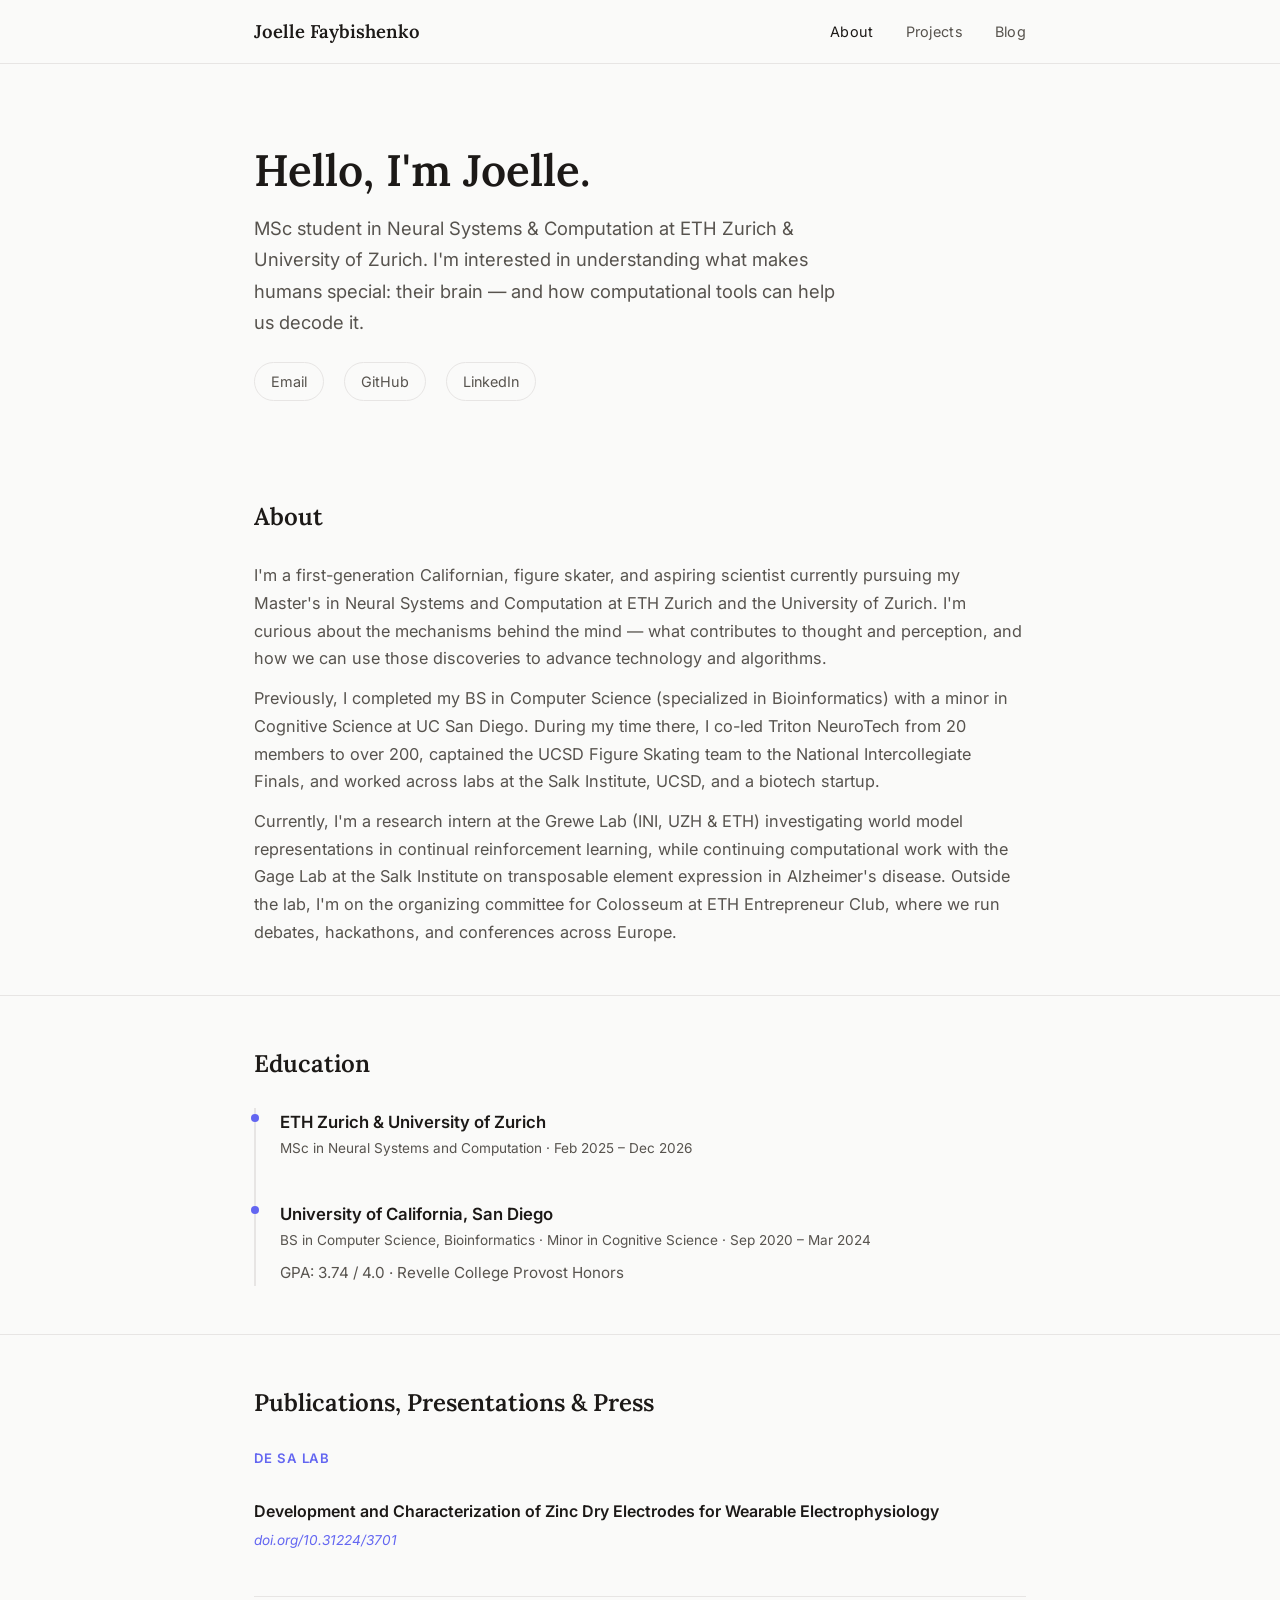
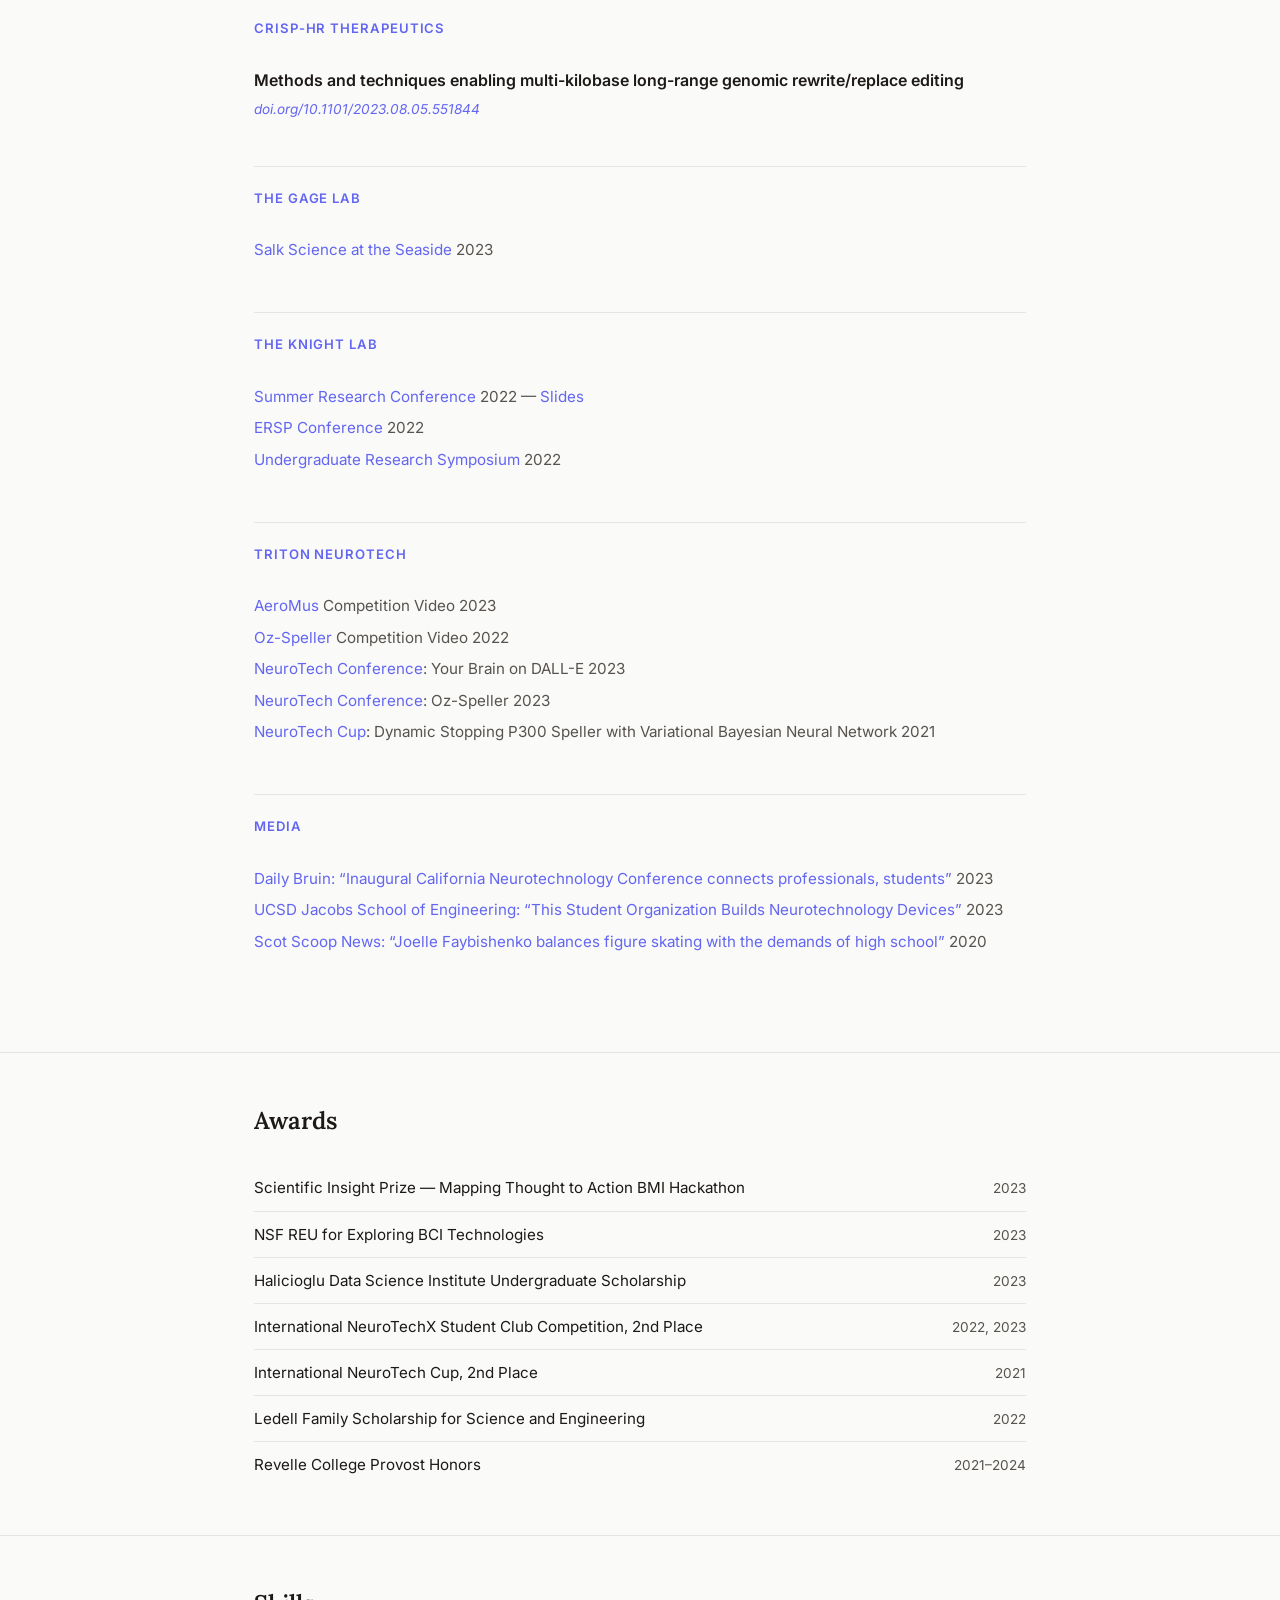
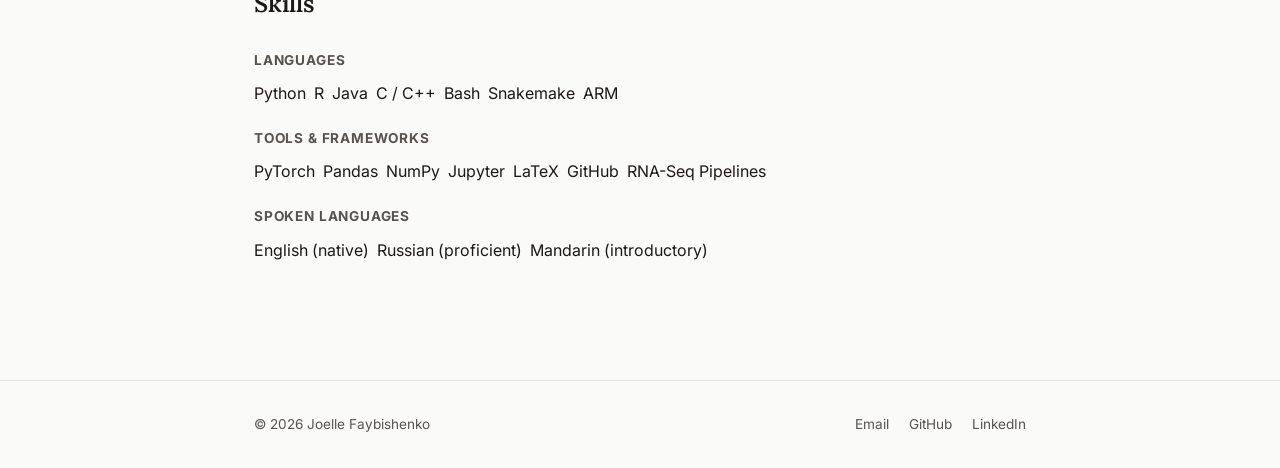
==== index.html @ 1952afbc "Initial State" ====
<!DOCTYPE html>
<html lang="en">
<head>
  <meta charset="UTF-8">
  <meta name="viewport" content="width=device-width, initial-scale=1.0">
  <title>Joelle Faybishenko</title>
  <link rel="preconnect" href="https://fonts.googleapis.com">
  <link href="https://fonts.googleapis.com/css2?family=Inter:wght@400;500;600&family=Lora:wght@500;600&display=swap" rel="stylesheet">
  <link rel="stylesheet" href="style.css">
</head>
<body>

  <!-- Navigation -->
  <nav>
    <div class="container">
      <a href="index.html" class="logo">Joelle Faybishenko</a>
      <button class="menu-toggle" aria-label="Toggle menu" onclick="document.querySelector('.nav-links').classList.toggle('open')">
        <span></span><span></span><span></span>
      </button>
      <ul class="nav-links">
        <li><a href="index.html" class="active">About</a></li>
        <li><a href="projects.html">Projects</a></li>
        <li><a href="blog.html">Blog</a></li>
      </ul>
    </div>
  </nav>

  <!-- Hero -->
  <header class="hero">
    <div class="container">
      <h1>Hello, I'm Joelle.</h1>
      <p class="subtitle">
        MSc student in Neural Systems &amp; Computation at ETH Zurich &amp; University of Zurich. I'm interested in understanding what makes humans special: their brain &mdash; and how computational tools can help us decode it.
      </p>
      <div class="links">
        <a href="mailto:joelle@faybishenko.com">Email</a>
        <a href="https://github.com/jjjoelle" target="_blank">GitHub</a>
        <a href="https://www.linkedin.com/in/joelle-faybishenko/" target="_blank">LinkedIn</a>
      </div>
    </div>
  </header>

  <!-- About -->
  <section>
    <div class="container">
      <h2 class="section-title">About</h2>
      <div class="about-content">
        <div>
          <p>
            I'm a first-generation Californian, figure skater, and aspiring scientist currently pursuing my Master's in Neural Systems and Computation at ETH Zurich and the University of Zurich. I'm curious about the mechanisms behind the mind &mdash; what contributes to thought and perception, and how we can use those discoveries to advance technology and algorithms.
          </p>
          <p>
            Previously, I completed my BS in Computer Science (specialized in Bioinformatics) with a minor in Cognitive Science at UC San Diego. During my time there, I co-led Triton NeuroTech from 20 members to over 200, captained the UCSD Figure Skating team to the National Intercollegiate Finals, and worked across labs at the Salk Institute, UCSD, and a biotech startup.
          </p>
          <p>
            Currently, I'm a research intern at the Grewe Lab (INI, UZH &amp; ETH) investigating world model representations in continual reinforcement learning, while continuing computational work with the Gage Lab at the Salk Institute on transposable element expression in Alzheimer's disease. Outside the lab, I'm on the organizing committee for Colosseum at ETH Entrepreneur Club, where we run debates, hackathons, and conferences across Europe.
          </p>
        </div>
      </div>
    </div>
  </section>

  <!-- Education -->
  <section>
    <div class="container">
      <h2 class="section-title">Education</h2>
      <div>
        <div class="timeline-item">
          <h3>ETH Zurich &amp; University of Zurich</h3>
          <div class="meta">MSc in Neural Systems and Computation &middot; Feb 2025 &ndash; Dec 2026</div>
        </div>
        <div class="timeline-item">
          <h3>University of California, San Diego</h3>
          <div class="meta">BS in Computer Science, Bioinformatics &middot; Minor in Cognitive Science &middot; Sep 2020 &ndash; Mar 2024</div>
          <p>GPA: 3.74 / 4.0 &middot; Revelle College Provost Honors</p>
        </div>
      </div>
    </div>
  </section>

  <!-- Publications, Presentations, and Press -->
  <section>
    <div class="container">
      <h2 class="section-title">Publications, Presentations &amp; Press</h2>

      <div class="pub-group">
        <h3 class="pub-group-title">de Sa Lab</h3>
        <div class="pub-item">
          <h3>Development and Characterization of Zinc Dry Electrodes for Wearable Electrophysiology</h3>
          <div class="venue"><a href="https://doi.org/10.31224/3701" target="_blank">doi.org/10.31224/3701</a></div>
        </div>
      </div>

      <div class="pub-group">
        <h3 class="pub-group-title">CRISP-HR Therapeutics</h3>
        <div class="pub-item">
          <h3>Methods and techniques enabling multi-kilobase long-range genomic rewrite/replace editing</h3>
          <div class="venue"><a href="https://doi.org/10.1101/2023.08.05.551844" target="_blank">doi.org/10.1101/2023.08.05.551844</a></div>
        </div>
      </div>

      <div class="pub-group">
        <h3 class="pub-group-title">The Gage Lab</h3>
        <div class="pub-item">
          <p><a href="https://drive.google.com/file/d/1ugUUU8Ys9o_zDSRiIHvYfCGNNv585rNa/view" target="_blank">Salk Science at the Seaside</a> 2023</p>
        </div>
      </div>

      <div class="pub-group">
        <h3 class="pub-group-title">The Knight Lab</h3>
        <div class="pub-item">
          <p><a href="https://ugresearch.ucsd.edu/_images/src/SRC-2022-Program-8.22.pdf" target="_blank">Summer Research Conference</a> 2022 &mdash; <a href="https://docs.google.com/presentation/d/e/2PACX-1vSkQVyBYk1EWl2qkuOKyVOeFqtWFFBka5YwWsx-9R46j_yc_w7-POHjF6zLzgVSX5TSuC_ODYcyBvZW/pub?start=false&loop=false&delayms=3000" target="_blank">Slides</a></p>
          <p><a href="https://ersp.eng.ucsd.edu/about/2022-ersp-national-conference-virtual" target="_blank">ERSP Conference</a> 2022</p>
          <p><a href="https://ersp.eng.ucsd.edu/projects/2021-2022-projects" target="_blank">Undergraduate Research Symposium</a> 2022</p>
        </div>
      </div>

      <div class="pub-group">
        <h3 class="pub-group-title">Triton NeuroTech</h3>
        <div class="pub-item">
          <p><a href="https://youtu.be/JHjZnrZFi4o" target="_blank">AeroMus</a> Competition Video 2023</p>
          <p><a href="https://youtu.be/lCYkRotGZEc" target="_blank">Oz-Speller</a> Competition Video 2022</p>
          <p><a href="https://neurotechconference.webflow.io/registration" target="_blank">NeuroTech Conference</a>: Your Brain on DALL-E 2023</p>
          <p><a href="https://neurotechconference.webflow.io/registration" target="_blank">NeuroTech Conference</a>: Oz-Speller 2023</p>
          <p><a href="https://www.youtube.com/watch?v=fzoK8pUTy5g" target="_blank">NeuroTech Cup</a>: Dynamic Stopping P300 Speller with Variational Bayesian Neural Network 2021</p>
        </div>
      </div>

      <div class="pub-group">
        <h3 class="pub-group-title">Media</h3>
        <div class="pub-item">
          <p><a href="https://dailybruin.com/2023/05/08/inaugural-california-neurotechnology-conference-connects-professionals-students" target="_blank">Daily Bruin: &ldquo;Inaugural California Neurotechnology Conference connects professionals, students&rdquo;</a> 2023</p>
          <p><a href="https://jacobsschool.ucsd.edu/news/release/3601" target="_blank">UCSD Jacobs School of Engineering: &ldquo;This Student Organization Builds Neurotechnology Devices&rdquo;</a> 2023</p>
          <p><a href="https://scotscoop.com/joelle-faybishenko-skates-her-way-through-high-school/" target="_blank">Scot Scoop News: &ldquo;Joelle Faybishenko balances figure skating with the demands of high school&rdquo;</a> 2020</p>
        </div>
      </div>

    </div>
  </section>

  <!-- Selected Awards -->
  <section>
    <div class="container">
      <h2 class="section-title">Awards</h2>
      <ul class="awards-list">
        <li><span>Scientific Insight Prize &mdash; Mapping Thought to Action BMI Hackathon</span><span class="year">2023</span></li>
        <li><span>NSF REU for Exploring BCI Technologies</span><span class="year">2023</span></li>
        <li><span>Halicioglu Data Science Institute Undergraduate Scholarship</span><span class="year">2023</span></li>
        <li><span>International NeuroTechX Student Club Competition, 2nd Place</span><span class="year">2022, 2023</span></li>
        <li><span>International NeuroTech Cup, 2nd Place</span><span class="year">2021</span></li>
        <li><span>Ledell Family Scholarship for Science and Engineering</span><span class="year">2022</span></li>
        <li><span>Revelle College Provost Honors</span><span class="year">2021&ndash;2024</span></li>
      </ul>
    </div>
  </section>

  <!-- Skills -->
  <section>
    <div class="container">
      <h2 class="section-title">Skills</h2>
      <div class="skills-group">
        <h3>Languages</h3>
        <div class="tags">
          <span class="tag">Python</span>
          <span class="tag">R</span>
          <span class="tag">Java</span>
          <span class="tag">C / C++</span>
          <span class="tag">Bash</span>
          <span class="tag">Snakemake</span>
          <span class="tag">ARM</span>
        </div>
      </div>
      <div class="skills-group">
        <h3>Tools &amp; Frameworks</h3>
        <div class="tags">
          <span class="tag">PyTorch</span>
          <span class="tag">Pandas</span>
          <span class="tag">NumPy</span>
          <span class="tag">Jupyter</span>
          <span class="tag">LaTeX</span>
          <span class="tag">GitHub</span>
          <span class="tag">RNA-Seq Pipelines</span>
        </div>
      </div>
      <div class="skills-group">
        <h3>Spoken Languages</h3>
        <div class="tags">
          <span class="tag">English (native)</span>
          <span class="tag">Russian (proficient)</span>
          <span class="tag">Mandarin (introductory)</span>
        </div>
      </div>
    </div>
  </section>

  <!-- Footer -->
  <footer>
    <div class="container">
      <span>&copy; 2026 Joelle Faybishenko</span>
      <ul class="footer-links">
        <li><a href="mailto:joelle@faybishenko.com">Email</a></li>
        <li><a href="https://github.com/jjjoelle" target="_blank">GitHub</a></li>
        <li><a href="https://www.linkedin.com/in/joelle-faybishenko/" target="_blank">LinkedIn</a></li>
      </ul>
    </div>
  </footer>

</body>
</html>
---- style.css ----
/* ===== Reset & Base ===== */
*, *::before, *::after {
  margin: 0;
  padding: 0;
  box-sizing: border-box;
}

:root {
  --color-bg: #fafaf9;
  --color-text: #1c1917;
  --color-text-secondary: #57534e;
  --color-accent: #6366f1;
  --color-accent-light: #e0e7ff;
  --color-border: #e7e5e4;
  --color-card-bg: #ffffff;
  --color-tag-bg: #f5f5f4;
  --font-sans: 'Inter', -apple-system, BlinkMacSystemFont, 'Segoe UI', sans-serif;
  --font-serif: 'Lora', Georgia, 'Times New Roman', serif;
  --max-width: 820px;
  --transition: 0.2s ease;
}

html {
  font-size: 16px;
  scroll-behavior: smooth;
}

body {
  font-family: var(--font-sans);
  color: var(--color-text);
  background-color: var(--color-bg);
  line-height: 1.7;
  -webkit-font-smoothing: antialiased;
}

a {
  color: var(--color-accent);
  text-decoration: none;
  transition: opacity var(--transition);
}

a:hover {
  opacity: 0.75;
}

img {
  max-width: 100%;
  display: block;
}

/* ===== Layout ===== */
.container {
  max-width: var(--max-width);
  margin: 0 auto;
  padding: 0 1.5rem;
}

/* ===== Navigation ===== */
nav {
  position: sticky;
  top: 0;
  background: rgba(250, 250, 249, 0.92);
  backdrop-filter: blur(12px);
  -webkit-backdrop-filter: blur(12px);
  border-bottom: 1px solid var(--color-border);
  z-index: 100;
  padding: 1rem 0;
}

nav .container {
  display: flex;
  justify-content: space-between;
  align-items: center;
}

nav .logo {
  font-family: var(--font-serif);
  font-size: 1.15rem;
  font-weight: 600;
  color: var(--color-text);
}

nav .nav-links {
  display: flex;
  gap: 2rem;
  list-style: none;
}

nav .nav-links a {
  color: var(--color-text-secondary);
  font-size: 0.9rem;
  letter-spacing: 0.02em;
  transition: color var(--transition);
}

nav .nav-links a:hover,
nav .nav-links a.active {
  color: var(--color-text);
}

.menu-toggle {
  display: none;
  background: none;
  border: none;
  cursor: pointer;
  padding: 0.25rem;
}

.menu-toggle span {
  display: block;
  width: 22px;
  height: 2px;
  background: var(--color-text);
  margin: 5px 0;
  transition: var(--transition);
}

/* ===== Hero / Page Header ===== */
.hero {
  padding: 5rem 0 3rem;
}

.hero h1 {
  font-family: var(--font-serif);
  font-size: 2.75rem;
  font-weight: 600;
  line-height: 1.2;
  margin-bottom: 1rem;
}

.hero .subtitle {
  font-size: 1.15rem;
  color: var(--color-text-secondary);
  max-width: 600px;
  line-height: 1.7;
}

.hero .links {
  margin-top: 1.5rem;
  display: flex;
  gap: 1.25rem;
  flex-wrap: wrap;
}

.hero .links a {
  font-size: 0.9rem;
  color: var(--color-text-secondary);
  border: 1px solid var(--color-border);
  padding: 0.4rem 1rem;
  border-radius: 100px;
  transition: all var(--transition);
}

.hero .links a:hover {
  border-color: var(--color-accent);
  color: var(--color-accent);
  opacity: 1;
}

/* ===== Sections ===== */
section {
  padding: 3rem 0;
}

section + section {
  border-top: 1px solid var(--color-border);
}

.section-title {
  font-family: var(--font-serif);
  font-size: 1.5rem;
  font-weight: 600;
  margin-bottom: 1.5rem;
}

/* ===== About (Home page) ===== */
.about-content {
  display: grid;
  grid-template-columns: 1fr;
  gap: 2rem;
}

.about-content p {
  color: var(--color-text-secondary);
  font-size: 1.02rem;
}

.about-content p + p {
  margin-top: 0.75rem;
}

/* ===== Publication Groups ===== */
.pub-group {
  margin-bottom: 1.5rem;
}

.pub-group + .pub-group {
  padding-top: 1.25rem;
  border-top: 1px solid var(--color-border);
}

.pub-group-title {
  font-size: 0.82rem;
  text-transform: uppercase;
  letter-spacing: 0.07em;
  color: var(--color-accent);
  font-weight: 600;
  margin-bottom: 0.5rem;
}

.pub-group .pub-item p {
  color: var(--color-text-secondary);
  font-size: 0.95rem;
  margin-bottom: 0.35rem;
}

/* ===== Cards (Projects, Blog) ===== */
.card-grid {
  display: grid;
  grid-template-columns: 1fr;
  gap: 1.5rem;
}

.card {
  background: var(--color-card-bg);
  border: 1px solid var(--color-border);
  border-radius: 12px;
  padding: 1.75rem;
  transition: box-shadow var(--transition), transform var(--transition);
}

.card:hover {
  box-shadow: 0 4px 20px rgba(0, 0, 0, 0.04);
  transform: translateY(-2px);
}

.card .card-label {
  font-size: 0.78rem;
  text-transform: uppercase;
  letter-spacing: 0.08em;
  color: var(--color-accent);
  font-weight: 600;
  margin-bottom: 0.5rem;
}

.card h3 {
  font-size: 1.15rem;
  font-weight: 600;
  margin-bottom: 0.5rem;
}

.card p {
  color: var(--color-text-secondary);
  font-size: 0.95rem;
  line-height: 1.65;
}

.card .tags {
  margin-top: 1rem;
  display: flex;
  flex-wrap: wrap;
  gap: 0.5rem;
}

.card .tag {
  font-size: 0.78rem;
  background: var(--color-tag-bg);
  color: var(--color-text-secondary);
  padding: 0.25rem 0.7rem;
  border-radius: 100px;
}

/* ===== Timeline (Experience) ===== */
.timeline-item {
  position: relative;
  padding-left: 1.5rem;
  padding-bottom: 2rem;
  border-left: 2px solid var(--color-border);
}

.timeline-item:last-child {
  padding-bottom: 0;
}

.timeline-item::before {
  content: '';
  position: absolute;
  left: -5px;
  top: 6px;
  width: 8px;
  height: 8px;
  border-radius: 50%;
  background: var(--color-accent);
}

.timeline-item h3 {
  font-size: 1.05rem;
  font-weight: 600;
}

.timeline-item .meta {
  font-size: 0.85rem;
  color: var(--color-text-secondary);
  margin-bottom: 0.5rem;
}

.timeline-item p {
  color: var(--color-text-secondary);
  font-size: 0.95rem;
}

/* ===== Publications ===== */
.pub-item {
  padding: 1.25rem 0;
}

.pub-item + .pub-item {
  border-top: 1px solid var(--color-border);
}

.pub-item h3 {
  font-size: 1rem;
  font-weight: 600;
  margin-bottom: 0.25rem;
}

.pub-item .authors {
  font-size: 0.88rem;
  color: var(--color-text-secondary);
}

.pub-item .venue {
  font-size: 0.85rem;
  color: var(--color-text-secondary);
  font-style: italic;
  margin-top: 0.15rem;
}

/* ===== Skills / Tags list ===== */
.skills-group {
  margin-bottom: 1.25rem;
}

.skills-group h3 {
  font-size: 0.85rem;
  text-transform: uppercase;
  letter-spacing: 0.06em;
  color: var(--color-text-secondary);
  margin-bottom: 0.5rem;
}

.skills-group .tags {
  display: flex;
  flex-wrap: wrap;
  gap: 0.5rem;
}

/* ===== Blog ===== */
.blog-post-preview {
  padding: 1.5rem 0;
}

.blog-post-preview + .blog-post-preview {
  border-top: 1px solid var(--color-border);
}

.blog-post-preview .date {
  font-size: 0.82rem;
  color: var(--color-text-secondary);
}

.blog-post-preview h3 {
  font-size: 1.15rem;
  font-weight: 600;
  margin: 0.25rem 0 0.5rem;
}

.blog-post-preview h3 a {
  color: var(--color-text);
}

.blog-post-preview h3 a:hover {
  color: var(--color-accent);
  opacity: 1;
}

.blog-post-preview p {
  color: var(--color-text-secondary);
  font-size: 0.95rem;
}

.empty-state {
  text-align: center;
  padding: 4rem 1rem;
  color: var(--color-text-secondary);
}

.empty-state p {
  font-size: 1.05rem;
  margin-bottom: 0.5rem;
}

.empty-state .small {
  font-size: 0.88rem;
}

/* ===== Awards ===== */
.awards-list {
  list-style: none;
}

.awards-list li {
  padding: 0.6rem 0;
  display: flex;
  justify-content: space-between;
  align-items: baseline;
  gap: 1rem;
  font-size: 0.95rem;
}

.awards-list li + li {
  border-top: 1px solid var(--color-border);
}

.awards-list .year {
  color: var(--color-text-secondary);
  font-size: 0.85rem;
  white-space: nowrap;
}

/* ===== Footer ===== */
footer {
  border-top: 1px solid var(--color-border);
  padding: 2rem 0;
  margin-top: 3rem;
}

footer .container {
  display: flex;
  justify-content: space-between;
  align-items: center;
  font-size: 0.85rem;
  color: var(--color-text-secondary);
}

footer .footer-links {
  display: flex;
  gap: 1.25rem;
  list-style: none;
}

footer .footer-links a {
  color: var(--color-text-secondary);
}

/* ===== Responsive ===== */
@media (max-width: 640px) {
  .hero h1 {
    font-size: 2rem;
  }

  .hero {
    padding: 3rem 0 2rem;
  }

  .menu-toggle {
    display: block;
  }

  nav .nav-links {
    display: none;
    position: absolute;
    top: 100%;
    left: 0;
    right: 0;
    background: var(--color-bg);
    border-bottom: 1px solid var(--color-border);
    flex-direction: column;
    padding: 1rem 1.5rem;
    gap: 1rem;
  }

  nav .nav-links.open {
    display: flex;
  }

  footer .container {
    flex-direction: column;
    gap: 1rem;
    text-align: center;
  }

  .awards-list li {
    flex-direction: column;
    gap: 0.15rem;
  }
}
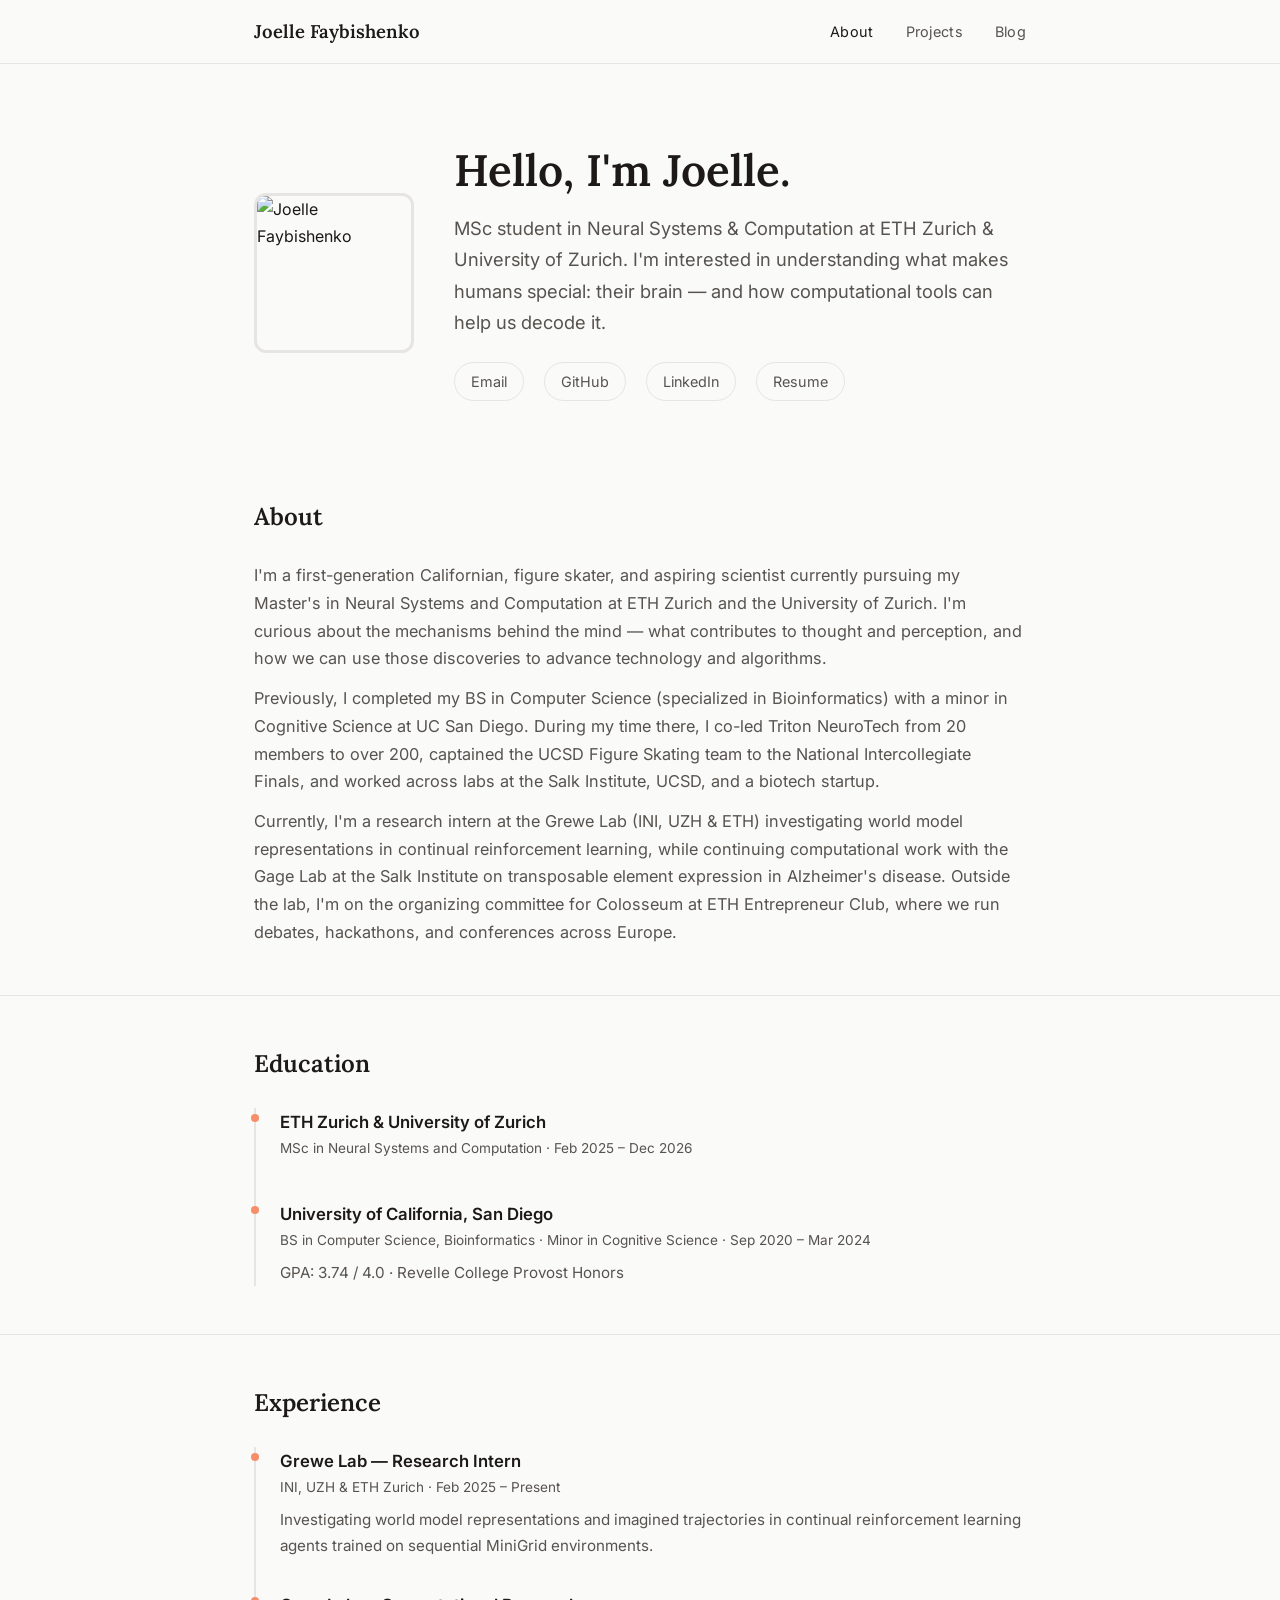
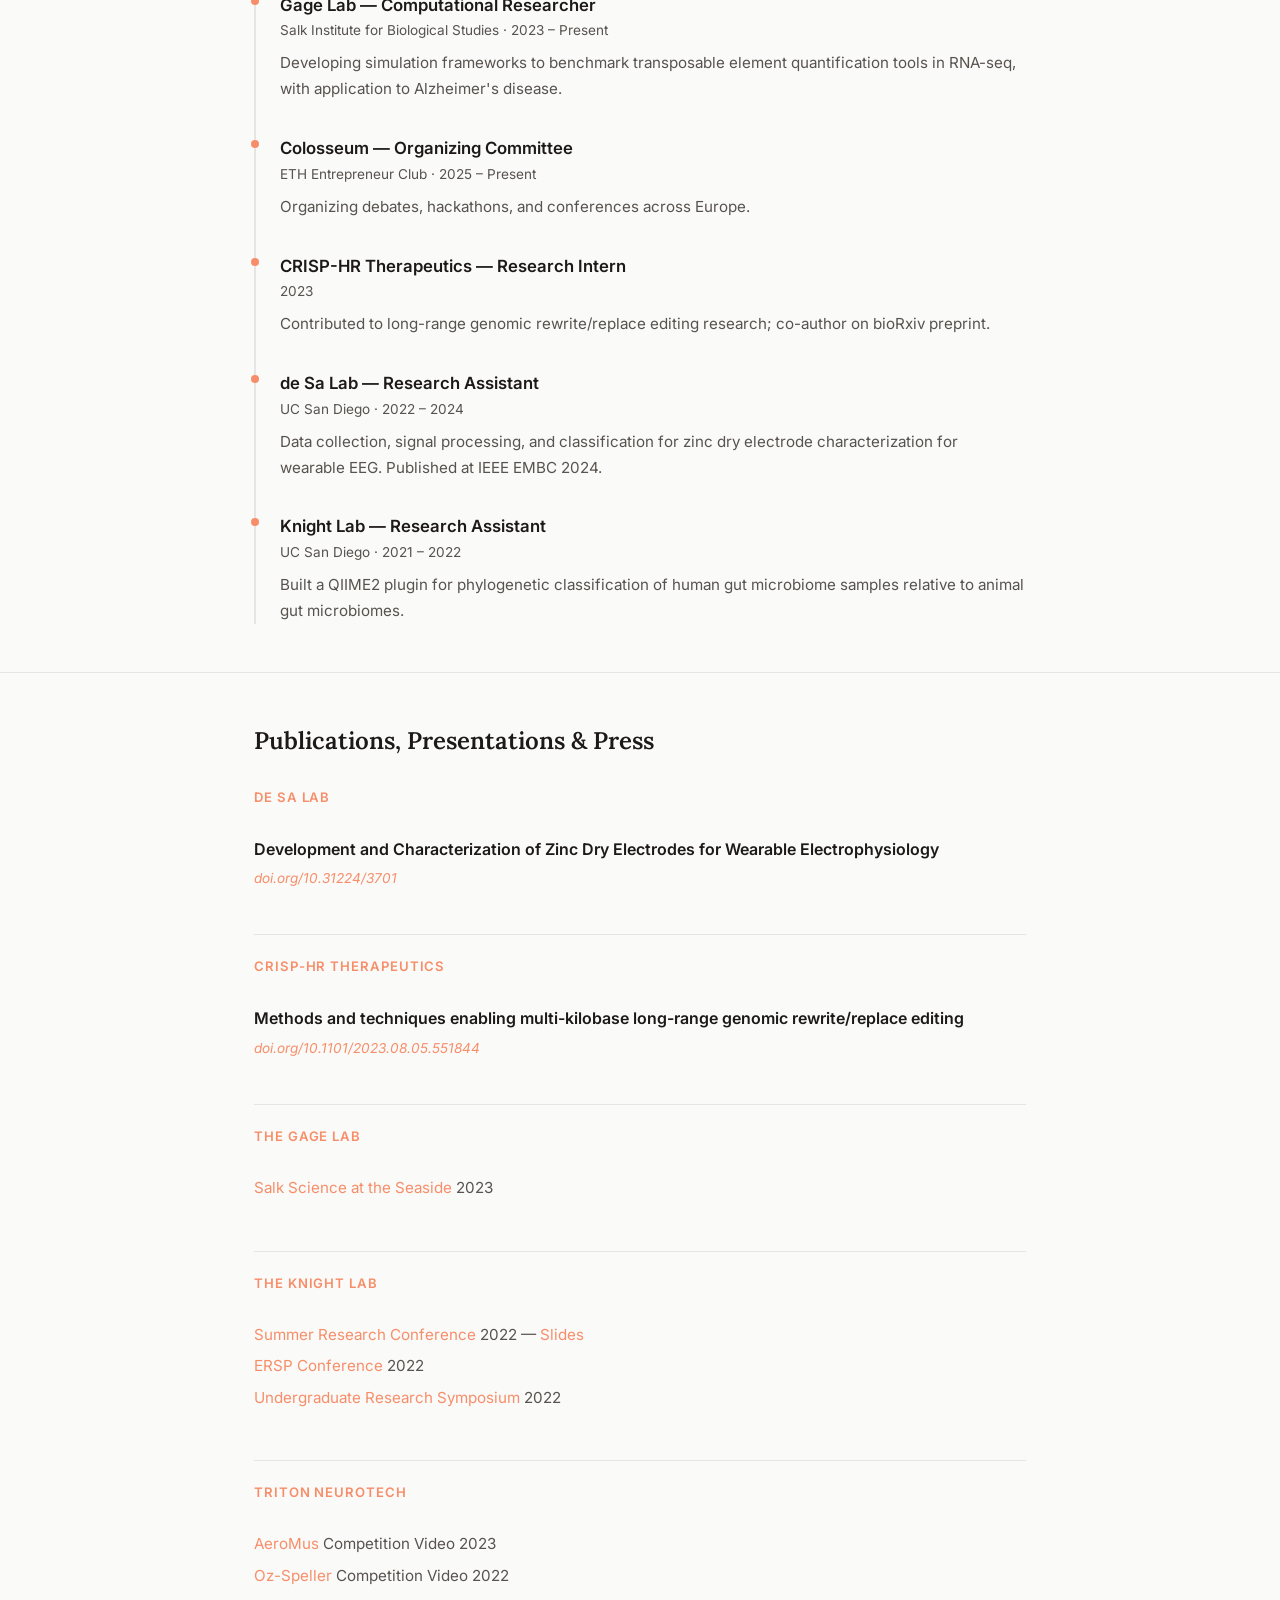
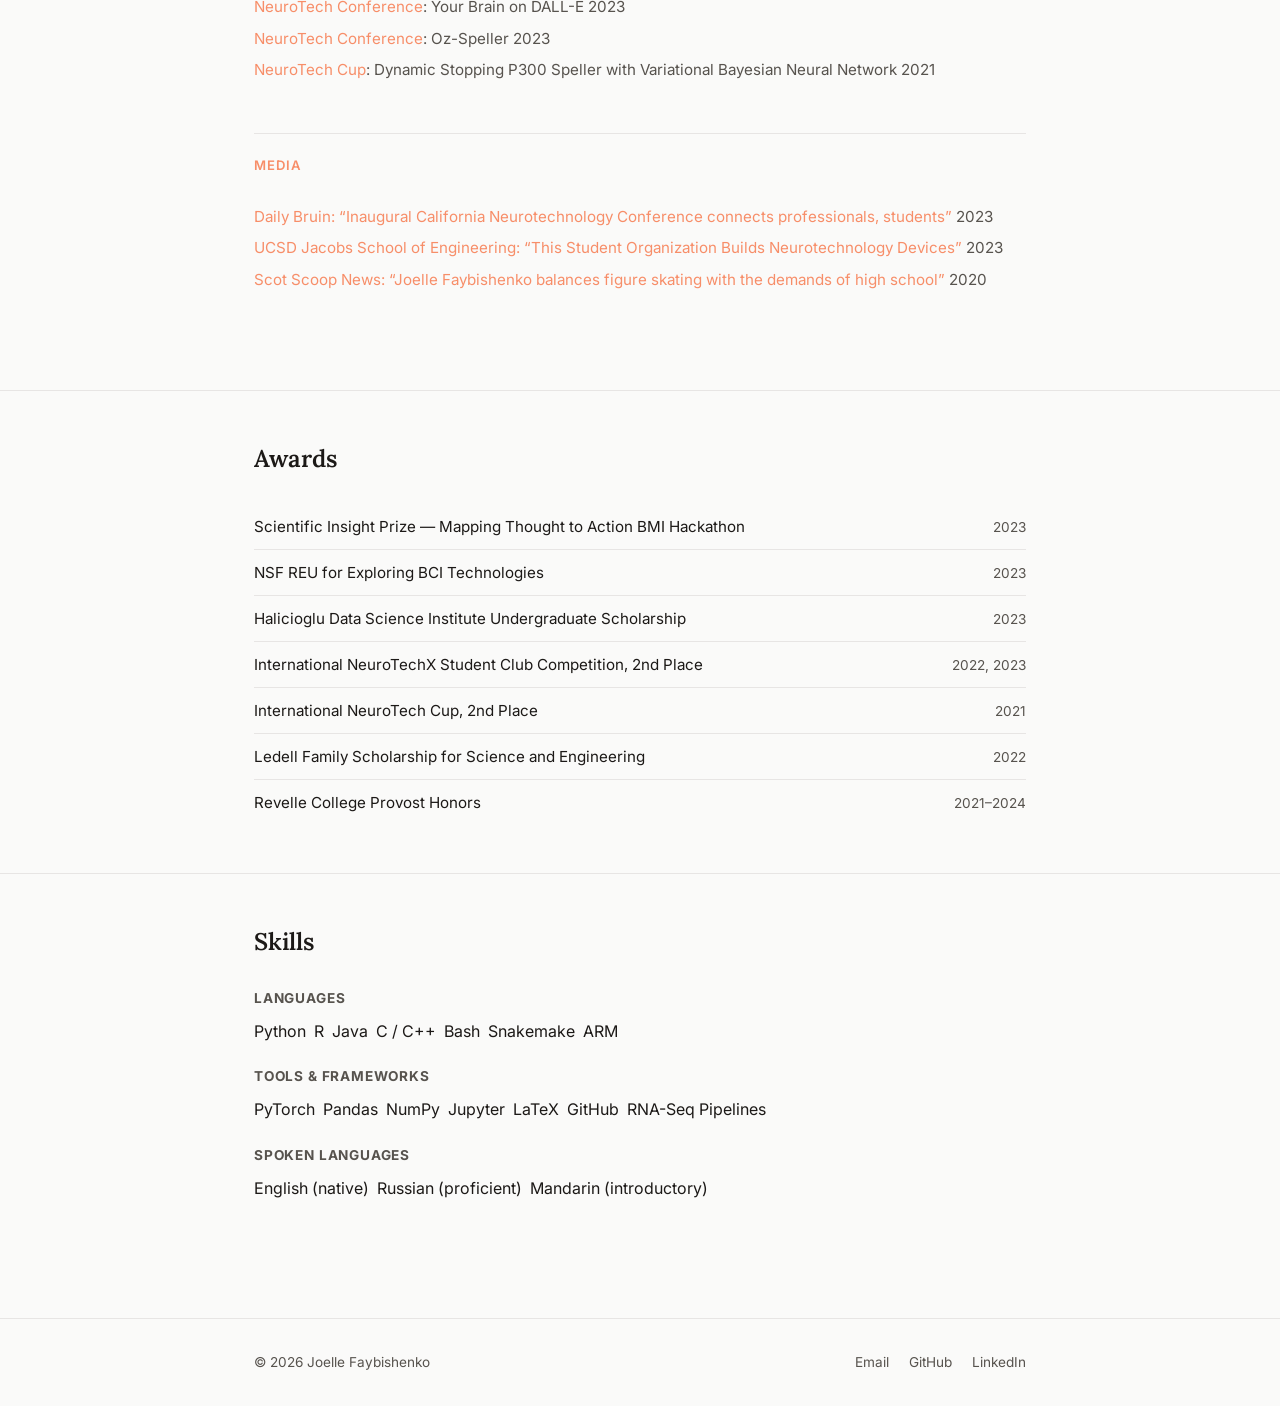
==== commit 27be7883: "Add hero photo slot with rounded rectangle styling Co-Authored-By: Claude Sonnet 4.6 <noreply@anthro" ====
--- a/index.html
+++ b/index.html
@@ -4,6 +4,11 @@
   <meta charset="UTF-8">
   <meta name="viewport" content="width=device-width, initial-scale=1.0">
   <title>Joelle Faybishenko</title>
+  <meta name="description" content="Joelle Faybishenko — MSc student in Neural Systems &amp; Computation at ETH Zurich &amp; University of Zurich. Researcher in computational neuroscience, brain-computer interfaces, and bioinformatics.">
+  <meta property="og:title" content="Joelle Faybishenko">
+  <meta property="og:description" content="MSc student in Neural Systems &amp; Computation at ETH Zurich &amp; University of Zurich. Interested in understanding the brain through computational tools.">
+  <meta property="og:type" content="website">
+  <link rel="icon" href="favicon.svg" type="image/svg+xml">
   <link rel="preconnect" href="https://fonts.googleapis.com">
   <link href="https://fonts.googleapis.com/css2?family=Inter:wght@400;500;600&family=Lora:wght@500;600&display=swap" rel="stylesheet">
   <link rel="stylesheet" href="style.css">
@@ -18,16 +23,19 @@
         <span></span><span></span><span></span>
       </button>
       <ul class="nav-links">
-        <li><a href="index.html" class="active">About</a></li>
-        <li><a href="projects.html">Projects</a></li>
-        <li><a href="blog.html">Blog</a></li>
+        <li><a href="index.html" class="active" onclick="document.querySelector('.nav-links').classList.remove('open')">About</a></li>
+        <li><a href="projects.html" onclick="document.querySelector('.nav-links').classList.remove('open')">Projects</a></li>
+        <li><a href="blog.html" onclick="document.querySelector('.nav-links').classList.remove('open')">Blog</a></li>
       </ul>
     </div>
   </nav>
 
   <!-- Hero -->
   <header class="hero">
-    <div class="container">
+    <div class="container hero-inner">
+      <!-- Replace src with your photo filename, e.g. photo.jpg -->
+      <img src="photo.jpg" alt="Joelle Faybishenko" class="hero-photo">
+      <div>
       <h1>Hello, I'm Joelle.</h1>
       <p class="subtitle">
         MSc student in Neural Systems &amp; Computation at ETH Zurich &amp; University of Zurich. I'm interested in understanding what makes humans special: their brain &mdash; and how computational tools can help us decode it.
@@ -36,6 +44,8 @@
         <a href="mailto:joelle@faybishenko.com">Email</a>
         <a href="https://github.com/jjjoelle" target="_blank">GitHub</a>
         <a href="https://www.linkedin.com/in/joelle-faybishenko/" target="_blank">LinkedIn</a>
+        <a href="Joelle Faybishenko.pdf" target="_blank">Resume</a>
+      </div>
       </div>
     </div>
   </header>
@@ -78,6 +88,45 @@
     </div>
   </section>
 
+  <!-- Experience -->
+  <section>
+    <div class="container">
+      <h2 class="section-title">Experience</h2>
+      <div>
+        <div class="timeline-item">
+          <h3>Grewe Lab &mdash; Research Intern</h3>
+          <div class="meta">INI, UZH &amp; ETH Zurich &middot; Feb 2025 &ndash; Present</div>
+          <p>Investigating world model representations and imagined trajectories in continual reinforcement learning agents trained on sequential MiniGrid environments.</p>
+        </div>
+        <div class="timeline-item">
+          <h3>Gage Lab &mdash; Computational Researcher</h3>
+          <div class="meta">Salk Institute for Biological Studies &middot; 2023 &ndash; Present</div>
+          <p>Developing simulation frameworks to benchmark transposable element quantification tools in RNA-seq, with application to Alzheimer's disease.</p>
+        </div>
+        <div class="timeline-item">
+          <h3>Colosseum &mdash; Organizing Committee</h3>
+          <div class="meta">ETH Entrepreneur Club &middot; 2025 &ndash; Present</div>
+          <p>Organizing debates, hackathons, and conferences across Europe.</p>
+        </div>
+        <div class="timeline-item">
+          <h3>CRISP-HR Therapeutics &mdash; Research Intern</h3>
+          <div class="meta">2023</div>
+          <p>Contributed to long-range genomic rewrite/replace editing research; co-author on bioRxiv preprint.</p>
+        </div>
+        <div class="timeline-item">
+          <h3>de Sa Lab &mdash; Research Assistant</h3>
+          <div class="meta">UC San Diego &middot; 2022 &ndash; 2024</div>
+          <p>Data collection, signal processing, and classification for zinc dry electrode characterization for wearable EEG. Published at IEEE EMBC 2024.</p>
+        </div>
+        <div class="timeline-item">
+          <h3>Knight Lab &mdash; Research Assistant</h3>
+          <div class="meta">UC San Diego &middot; 2021 &ndash; 2022</div>
+          <p>Built a QIIME2 plugin for phylogenetic classification of human gut microbiome samples relative to animal gut microbiomes.</p>
+        </div>
+      </div>
+    </div>
+  </section>
+
   <!-- Publications, Presentations, and Press -->
   <section>
     <div class="container">
--- a/style.css
+++ b/style.css
@@ -9,8 +9,8 @@
   --color-bg: #fafaf9;
   --color-text: #1c1917;
   --color-text-secondary: #57534e;
-  --color-accent: #6366f1;
-  --color-accent-light: #e0e7ff;
+  --color-accent: #F78E69;
+  --color-accent-light: #FFD9B3;
   --color-border: #e7e5e4;
   --color-card-bg: #ffffff;
   --color-tag-bg: #f5f5f4;
@@ -171,6 +171,30 @@
   font-size: 1.5rem;
   font-weight: 600;
   margin-bottom: 1.5rem;
+}
+
+/* ===== Hero photo ===== */
+.hero-inner {
+  display: flex;
+  align-items: center;
+  gap: 2.5rem;
+}
+
+.hero-photo {
+  width: 160px;
+  height: 160px;
+  border-radius: 12px;
+  object-fit: cover;
+  flex-shrink: 0;
+  border: 3px solid var(--color-border);
+}
+
+@media (max-width: 640px) {
+  .hero-inner {
+    flex-direction: column;
+    align-items: flex-start;
+    gap: 1.5rem;
+  }
 }
 
 /* ===== About (Home page) ===== */
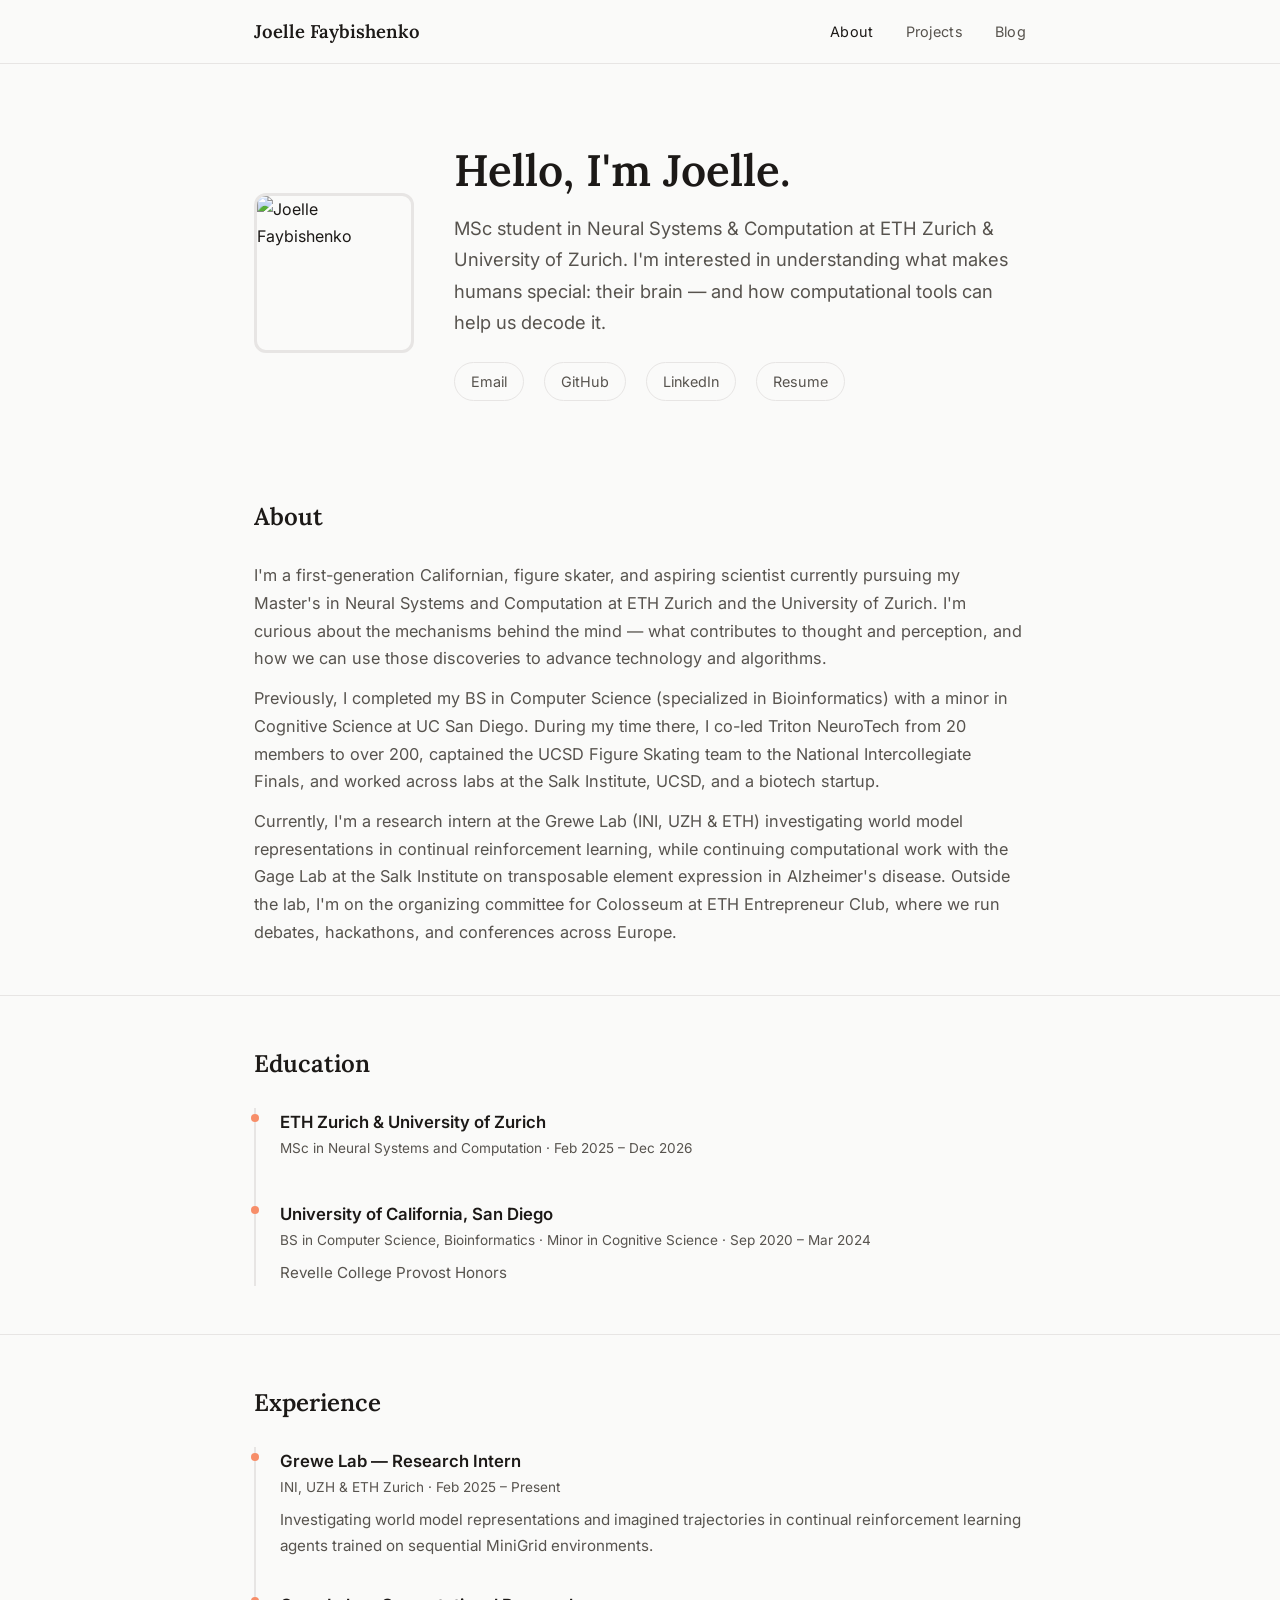
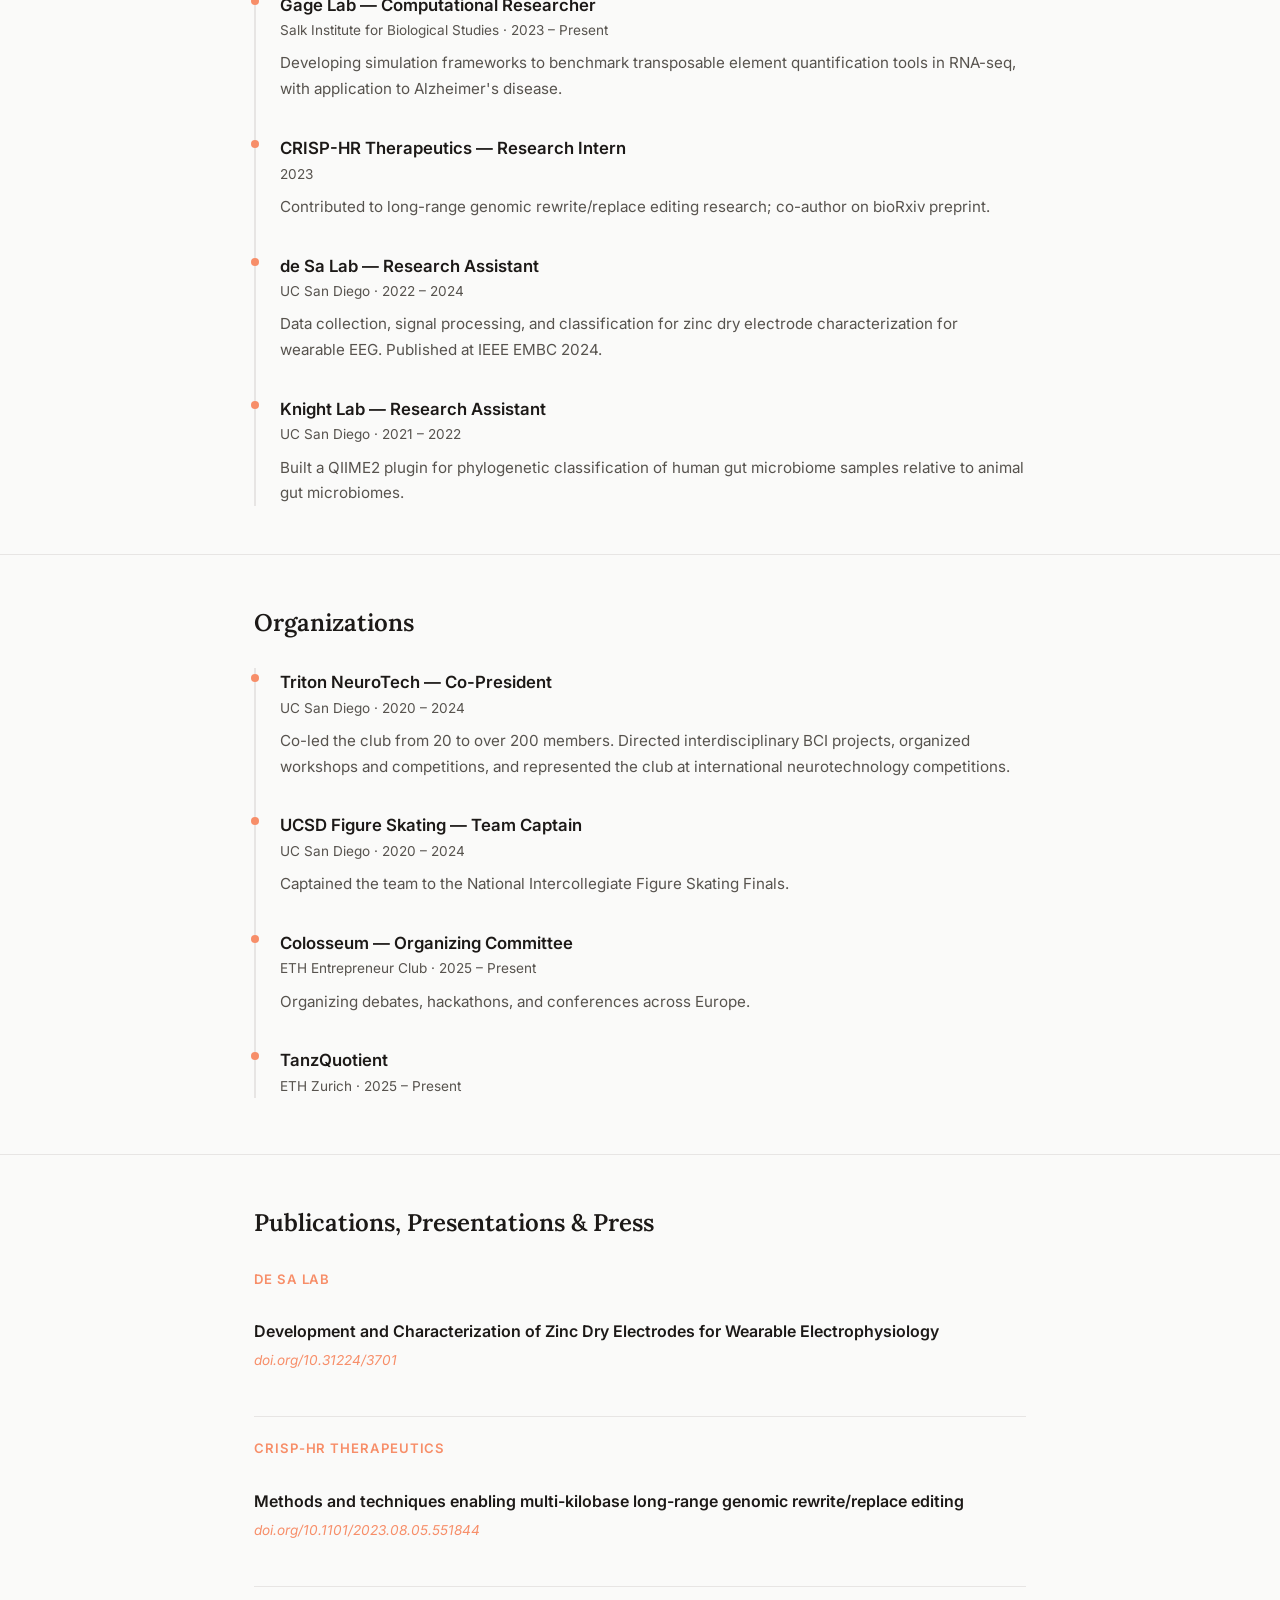
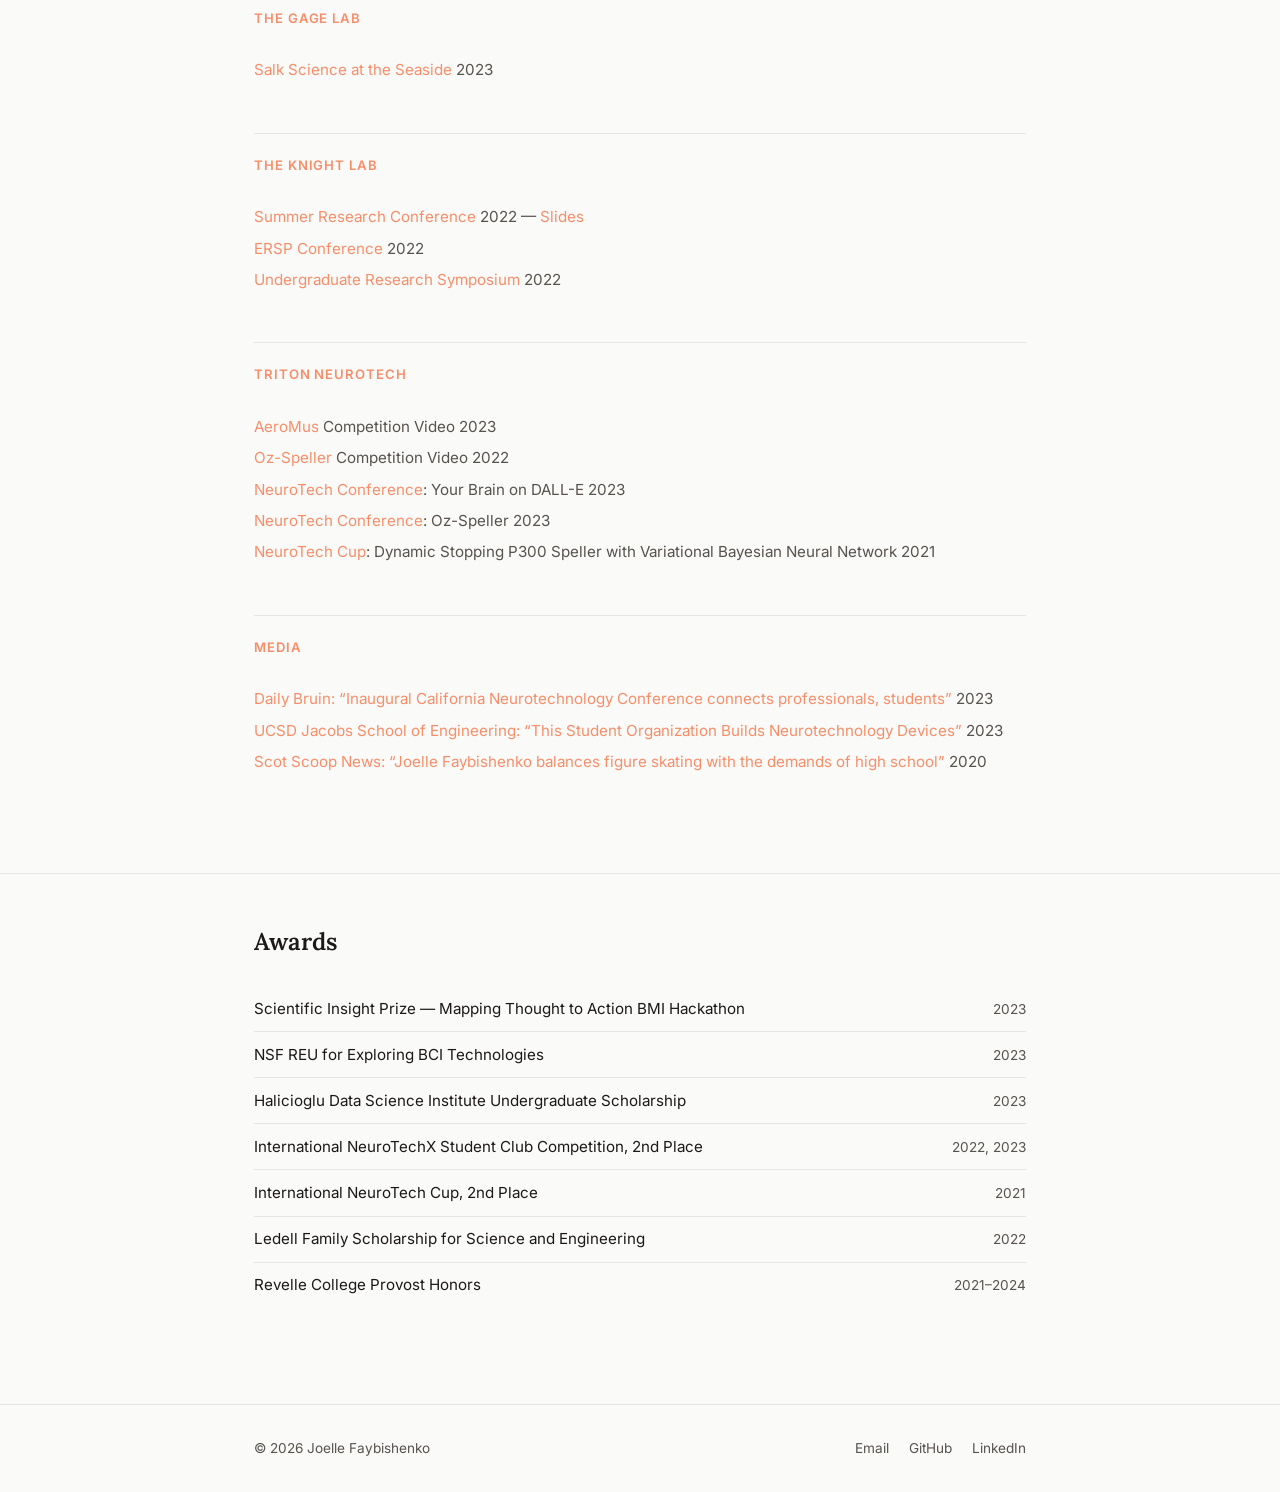
==== commit c45abf59: "Restructure index: add organizations section, remove skills and GPA Co-Authored-By: Claude Sonnet 4." ====
--- a/index.html
+++ b/index.html
@@ -82,7 +82,7 @@
         <div class="timeline-item">
           <h3>University of California, San Diego</h3>
           <div class="meta">BS in Computer Science, Bioinformatics &middot; Minor in Cognitive Science &middot; Sep 2020 &ndash; Mar 2024</div>
-          <p>GPA: 3.74 / 4.0 &middot; Revelle College Provost Honors</p>
+          <p>Revelle College Provost Honors</p>
         </div>
       </div>
     </div>
@@ -104,24 +104,47 @@
           <p>Developing simulation frameworks to benchmark transposable element quantification tools in RNA-seq, with application to Alzheimer's disease.</p>
         </div>
         <div class="timeline-item">
+          <h3>CRISP-HR Therapeutics &mdash; Research Intern</h3>
+          <div class="meta">2023</div>
+          <p>Contributed to long-range genomic rewrite/replace editing research; co-author on bioRxiv preprint.</p>
+        </div>
+        <div class="timeline-item">
+          <h3>de Sa Lab &mdash; Research Assistant</h3>
+          <div class="meta">UC San Diego &middot; 2022 &ndash; 2024</div>
+          <p>Data collection, signal processing, and classification for zinc dry electrode characterization for wearable EEG. Published at IEEE EMBC 2024.</p>
+        </div>
+        <div class="timeline-item">
+          <h3>Knight Lab &mdash; Research Assistant</h3>
+          <div class="meta">UC San Diego &middot; 2021 &ndash; 2022</div>
+          <p>Built a QIIME2 plugin for phylogenetic classification of human gut microbiome samples relative to animal gut microbiomes.</p>
+        </div>
+      </div>
+    </div>
+  </section>
+
+  <!-- Organizations -->
+  <section>
+    <div class="container">
+      <h2 class="section-title">Organizations</h2>
+      <div>
+        <div class="timeline-item">
+          <h3>Triton NeuroTech &mdash; Co-President</h3>
+          <div class="meta">UC San Diego &middot; 2020 &ndash; 2024</div>
+          <p>Co-led the club from 20 to over 200 members. Directed interdisciplinary BCI projects, organized workshops and competitions, and represented the club at international neurotechnology competitions.</p>
+        </div>
+        <div class="timeline-item">
+          <h3>UCSD Figure Skating &mdash; Team Captain</h3>
+          <div class="meta">UC San Diego &middot; 2020 &ndash; 2024</div>
+          <p>Captained the team to the National Intercollegiate Figure Skating Finals.</p>
+        </div>
+        <div class="timeline-item">
           <h3>Colosseum &mdash; Organizing Committee</h3>
           <div class="meta">ETH Entrepreneur Club &middot; 2025 &ndash; Present</div>
           <p>Organizing debates, hackathons, and conferences across Europe.</p>
         </div>
         <div class="timeline-item">
-          <h3>CRISP-HR Therapeutics &mdash; Research Intern</h3>
-          <div class="meta">2023</div>
-          <p>Contributed to long-range genomic rewrite/replace editing research; co-author on bioRxiv preprint.</p>
-        </div>
-        <div class="timeline-item">
-          <h3>de Sa Lab &mdash; Research Assistant</h3>
-          <div class="meta">UC San Diego &middot; 2022 &ndash; 2024</div>
-          <p>Data collection, signal processing, and classification for zinc dry electrode characterization for wearable EEG. Published at IEEE EMBC 2024.</p>
-        </div>
-        <div class="timeline-item">
-          <h3>Knight Lab &mdash; Research Assistant</h3>
-          <div class="meta">UC San Diego &middot; 2021 &ndash; 2022</div>
-          <p>Built a QIIME2 plugin for phylogenetic classification of human gut microbiome samples relative to animal gut microbiomes.</p>
+          <h3>TanzQuotient</h3>
+          <div class="meta">ETH Zurich &middot; 2025 &ndash; Present</div>
         </div>
       </div>
     </div>
@@ -203,45 +226,6 @@
     </div>
   </section>
 
-  <!-- Skills -->
-  <section>
-    <div class="container">
-      <h2 class="section-title">Skills</h2>
-      <div class="skills-group">
-        <h3>Languages</h3>
-        <div class="tags">
-          <span class="tag">Python</span>
-          <span class="tag">R</span>
-          <span class="tag">Java</span>
-          <span class="tag">C / C++</span>
-          <span class="tag">Bash</span>
-          <span class="tag">Snakemake</span>
-          <span class="tag">ARM</span>
-        </div>
-      </div>
-      <div class="skills-group">
-        <h3>Tools &amp; Frameworks</h3>
-        <div class="tags">
-          <span class="tag">PyTorch</span>
-          <span class="tag">Pandas</span>
-          <span class="tag">NumPy</span>
-          <span class="tag">Jupyter</span>
-          <span class="tag">LaTeX</span>
-          <span class="tag">GitHub</span>
-          <span class="tag">RNA-Seq Pipelines</span>
-        </div>
-      </div>
-      <div class="skills-group">
-        <h3>Spoken Languages</h3>
-        <div class="tags">
-          <span class="tag">English (native)</span>
-          <span class="tag">Russian (proficient)</span>
-          <span class="tag">Mandarin (introductory)</span>
-        </div>
-      </div>
-    </div>
-  </section>
-
   <!-- Footer -->
   <footer>
     <div class="container">
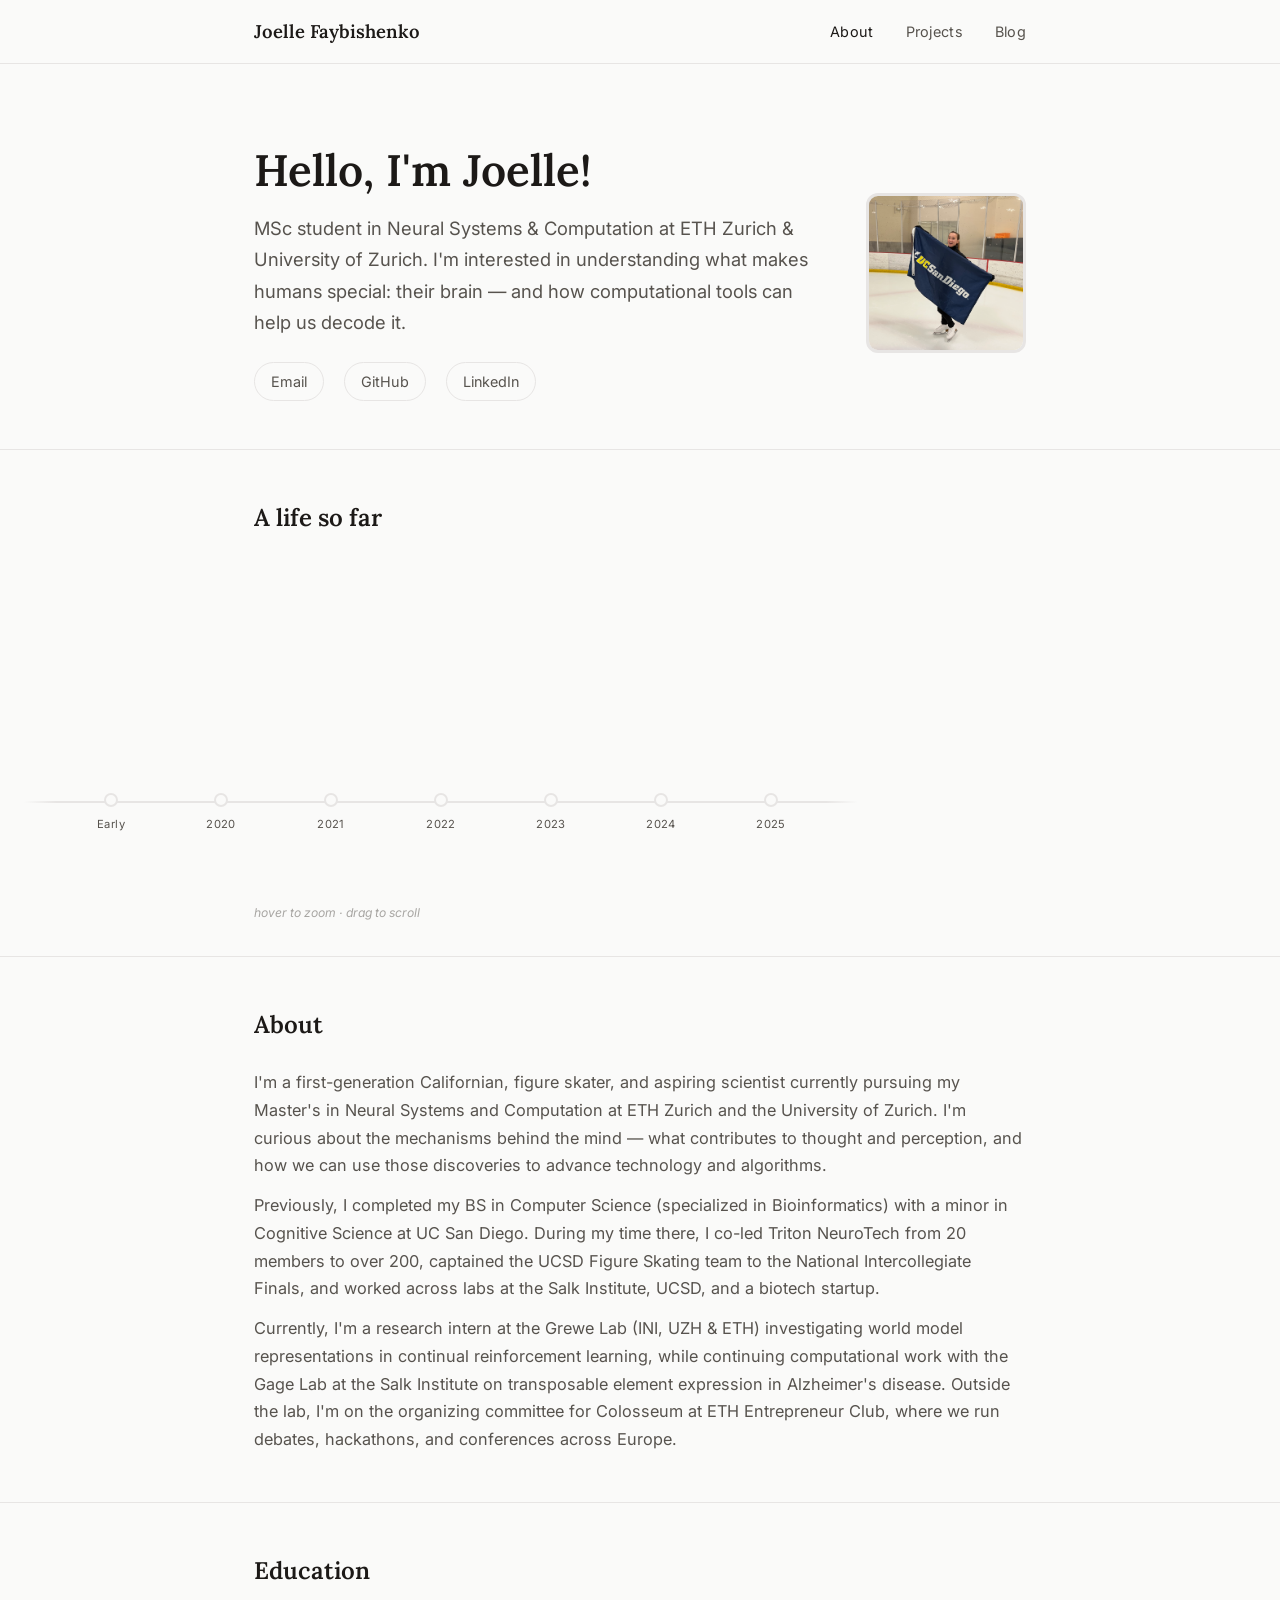
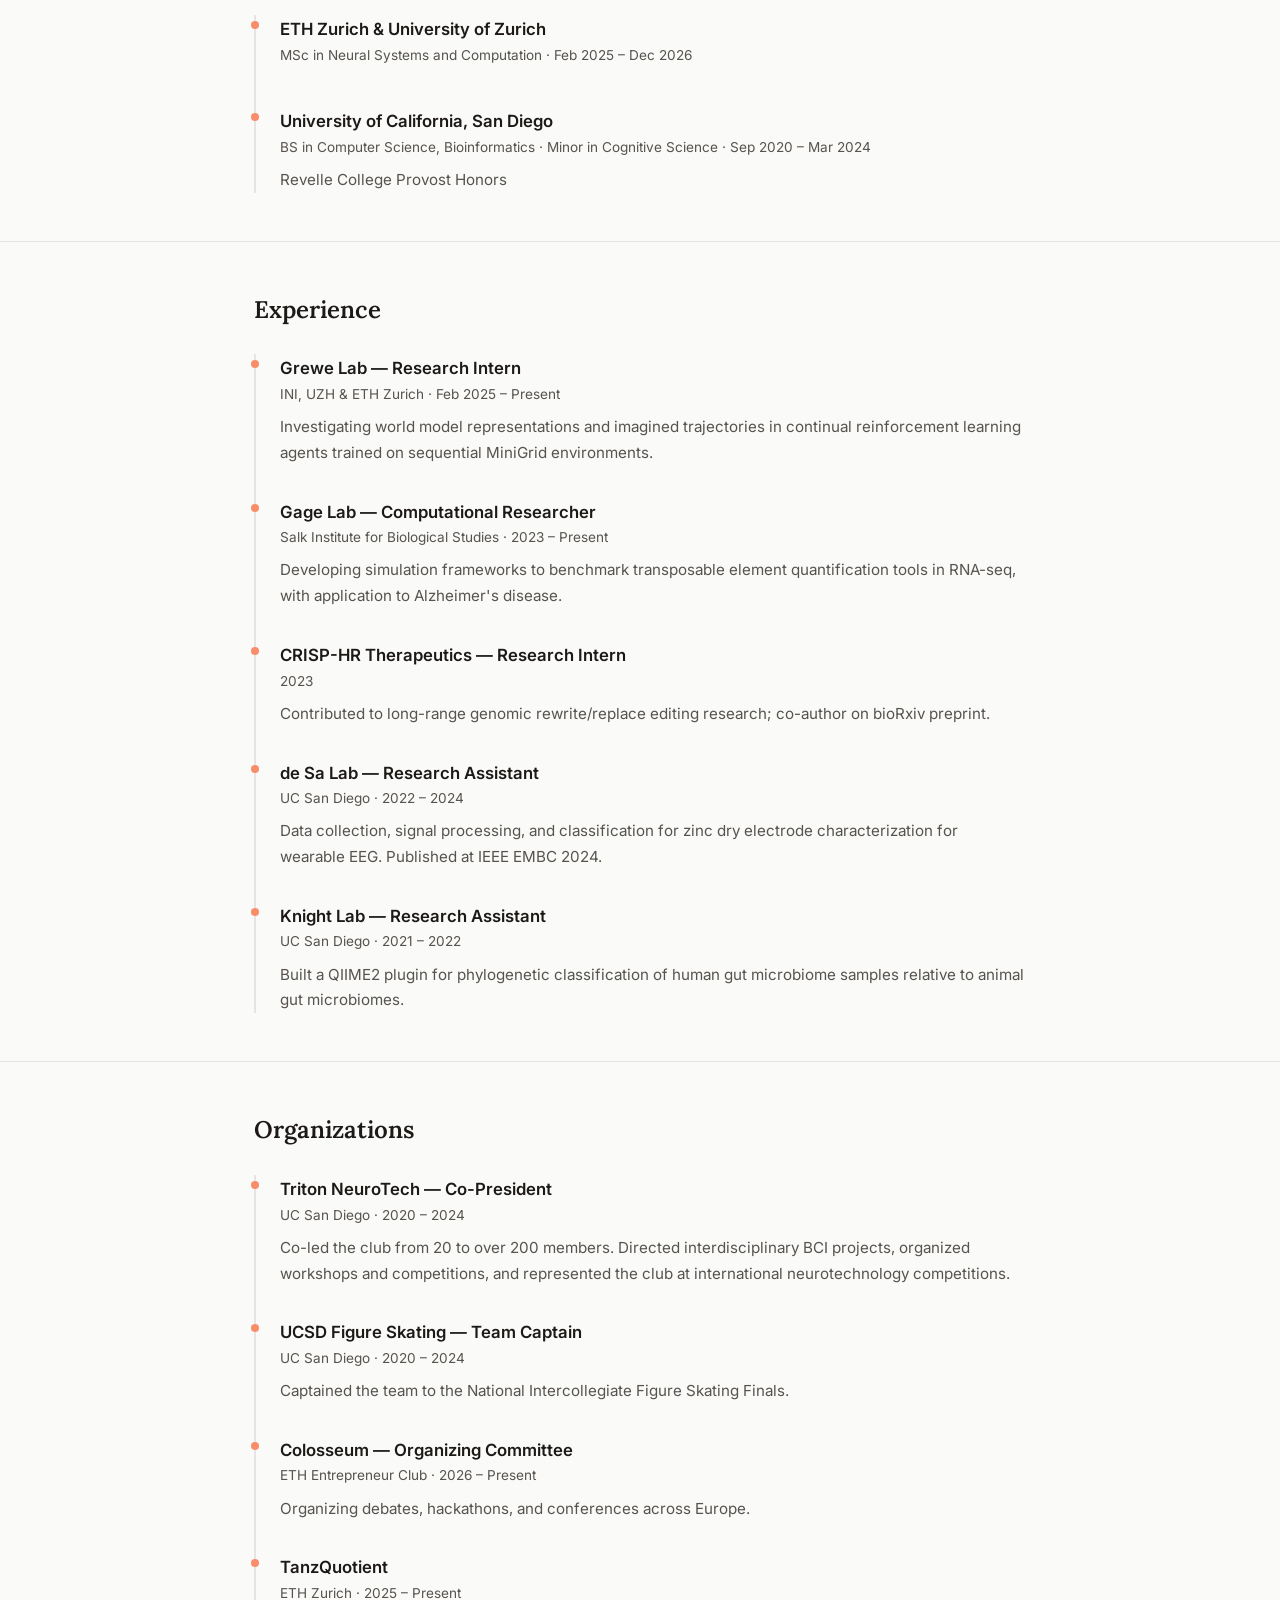
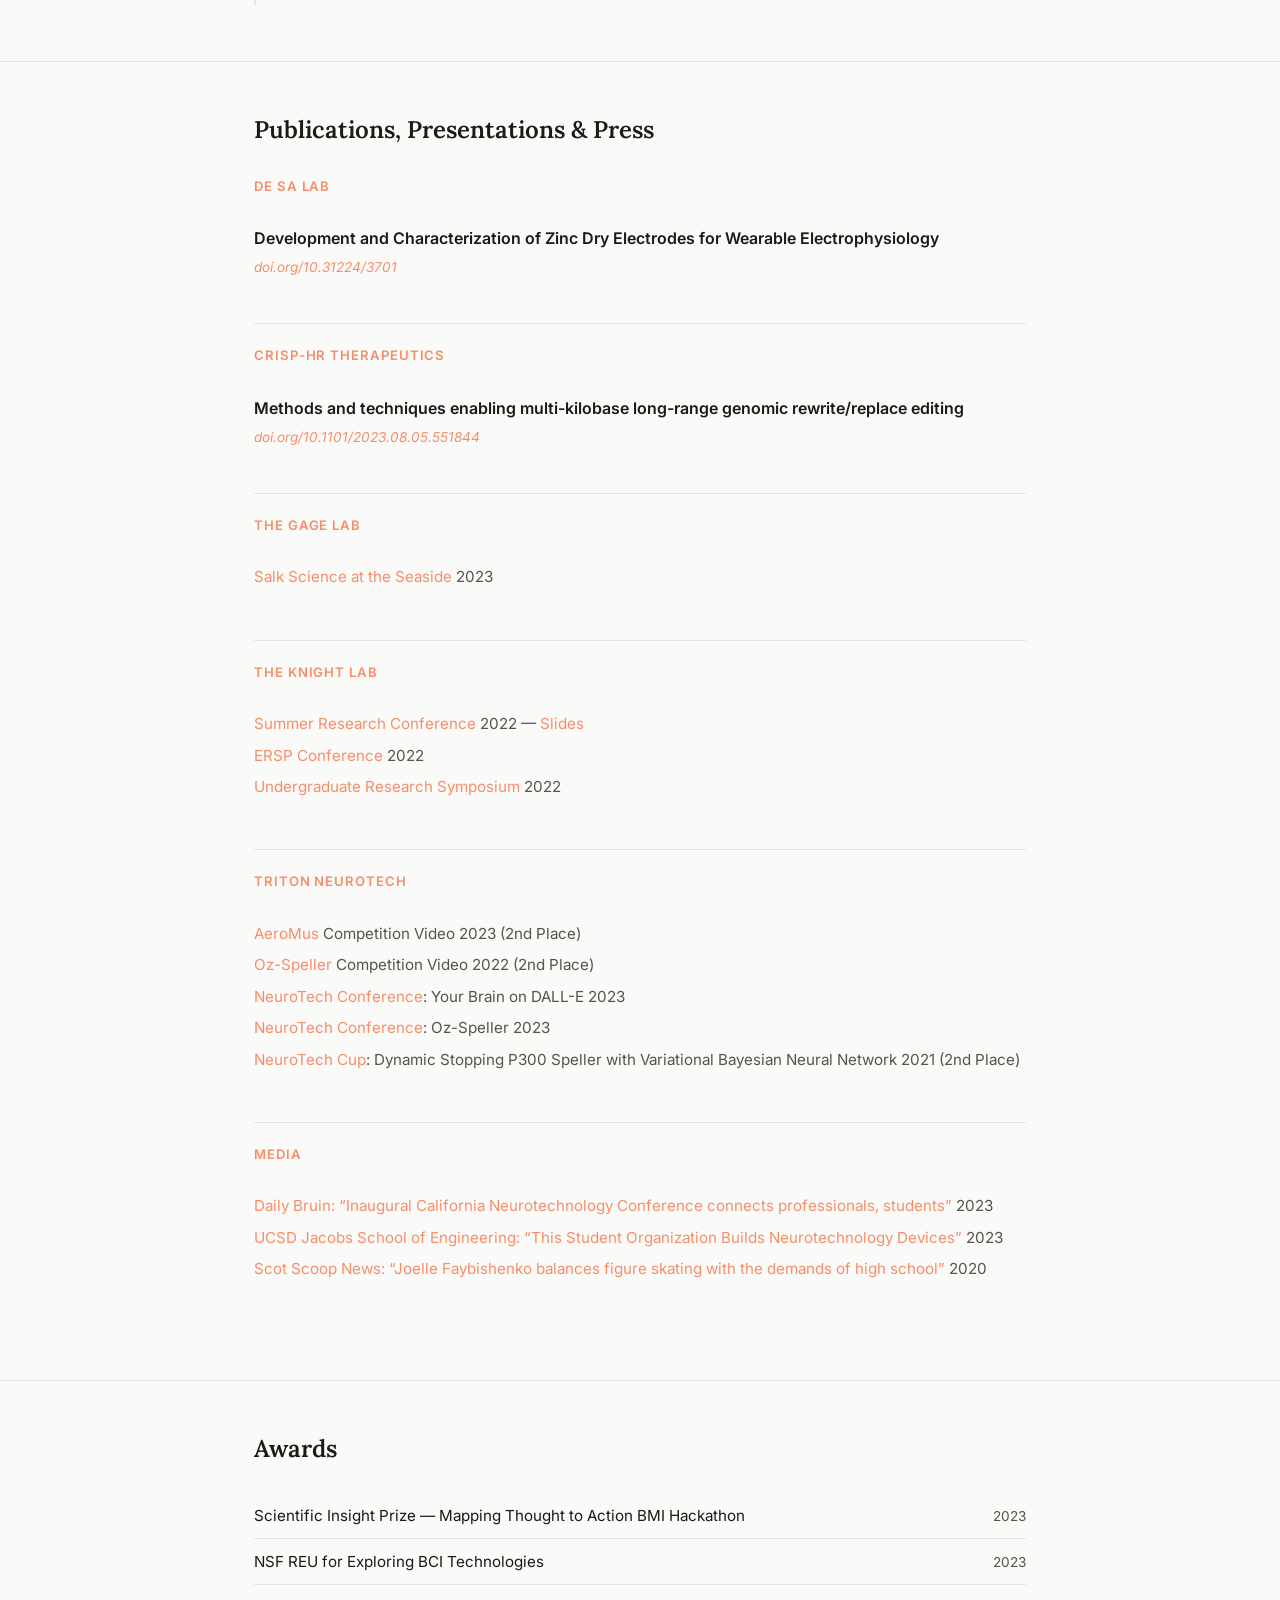
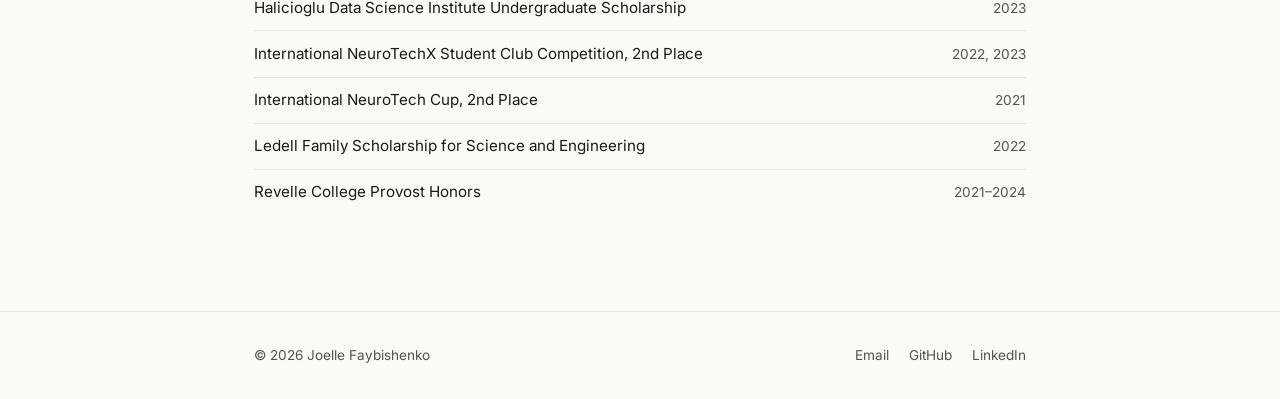
==== commit 81ae4722: "update" ====
--- a/index.html
+++ b/index.html
@@ -33,22 +33,283 @@
   <!-- Hero -->
   <header class="hero">
     <div class="container hero-inner">
-      <!-- Replace src with your photo filename, e.g. photo.jpg -->
-      <img src="photo.jpg" alt="Joelle Faybishenko" class="hero-photo">
       <div>
-      <h1>Hello, I'm Joelle.</h1>
+      <h1>Hello, I'm Joelle!</h1>
       <p class="subtitle">
         MSc student in Neural Systems &amp; Computation at ETH Zurich &amp; University of Zurich. I'm interested in understanding what makes humans special: their brain &mdash; and how computational tools can help us decode it.
       </p>
       <div class="links">
-        <a href="mailto:joelle@faybishenko.com">Email</a>
+        <a href="mailto:jfaybishenko@ethz.ch">Email</a>
         <a href="https://github.com/jjjoelle" target="_blank">GitHub</a>
         <a href="https://www.linkedin.com/in/joelle-faybishenko/" target="_blank">LinkedIn</a>
-        <a href="Joelle Faybishenko.pdf" target="_blank">Resume</a>
-      </div>
-      </div>
+      </div>
+      </div>
+      <!-- Replace src with your photo filename, e.g. photo.jpg -->
+      <img src="photos/me_web.jpeg" alt="Joelle Faybishenko" class="hero-photo">
     </div>
   </header>
+
+  <!-- Timeline — Dock Magnifier -->
+  <section class="ztl-section">
+  <style>
+    .ztl-section { padding: 3rem 0 2rem; border-top: 1px solid var(--color-border); }
+
+    .ztl-outer {
+      overflow-x: auto;
+      overflow-y: hidden;
+      scrollbar-width: thin;
+      scrollbar-color: var(--color-accent-light) transparent;
+      cursor: grab;
+      padding: 0 1.5rem;
+    }
+    .ztl-outer:active { cursor: grabbing; }
+    .ztl-outer::-webkit-scrollbar { height: 3px; }
+    .ztl-outer::-webkit-scrollbar-thumb { background: var(--color-accent-light); border-radius: 2px; }
+    .ztl-outer::-webkit-scrollbar-track { background: transparent; }
+
+    .ztl-track {
+      display: inline-flex;
+      align-items: flex-start;
+      position: relative;
+      padding: 210px 2rem 0; /* top padding = popup space */
+      height: 310px;
+    }
+
+    /* Static line — never moves */
+    .ztl-track::before {
+      content: '';
+      position: absolute;
+      top: calc(210px + 8px); /* padding-top + half dot */
+      left: 0; right: 0;
+      height: 1.5px;
+      background: linear-gradient(to right, transparent, var(--color-border) 2rem, var(--color-border) calc(100% - 2rem), transparent);
+      pointer-events: none;
+    }
+
+    /* Each year occupies a fixed-width slot — line never changes */
+    .ztl-year {
+      position: relative;
+      display: flex;
+      flex-direction: column;
+      align-items: center;
+      width: 110px;
+      flex-shrink: 0;
+    }
+
+    /* Dot — scales up via JS transform */
+    .ztl-dot-wrap {
+      transition: transform 0.12s ease;
+      transform-origin: center bottom;
+      position: relative;
+      z-index: 3;
+    }
+    .ztl-dot {
+      width: 14px;
+      height: 14px;
+      border-radius: 50%;
+      background: var(--color-bg);
+      border: 2px solid var(--color-border);
+      transition: background 0.15s ease, border-color 0.15s ease, box-shadow 0.15s ease;
+    }
+    .ztl-year.is-active .ztl-dot {
+      background: var(--color-accent);
+      border-color: var(--color-accent);
+      box-shadow: 0 0 0 5px var(--color-accent-light);
+    }
+    .ztl-year.is-near .ztl-dot {
+      border-color: var(--color-accent);
+    }
+
+    .ztl-label {
+      margin-top: 8px;
+      font-size: 0.7rem;
+      color: var(--color-text-secondary);
+      white-space: nowrap;
+      letter-spacing: 0.04em;
+      transition: color 0.15s ease, font-weight 0.15s ease;
+    }
+    .ztl-year.is-active .ztl-label { color: var(--color-accent); font-weight: 600; }
+    .ztl-year.is-near .ztl-label { color: var(--color-text); }
+
+    /* Popup card — appears above dot, within the top padding space */
+    .ztl-popup {
+      position: absolute;
+      bottom: calc(100% - 210px + 14px + 12px); /* above the dot with gap */
+      left: 50%;
+      transform: translateX(-50%);
+      background: var(--color-card-bg);
+      border: 1px solid var(--color-border);
+      border-radius: 10px;
+      padding: 0.75rem 0.85rem;
+      min-width: 150px;
+      max-width: 200px;
+      box-shadow: 0 4px 20px rgba(0,0,0,0.07);
+      opacity: 0;
+      pointer-events: none;
+      transition: opacity 0.18s ease;
+      z-index: 20;
+      white-space: nowrap;
+    }
+    .ztl-year.is-active .ztl-popup { opacity: 1; }
+
+    .ztl-popup-year {
+      font-family: var(--font-serif);
+      font-size: 0.8rem;
+      font-weight: 600;
+      color: var(--color-accent);
+      margin-bottom: 0.4rem;
+      padding-bottom: 0.4rem;
+      border-bottom: 1px solid var(--color-border);
+    }
+    .ztl-popup-item {
+      display: flex;
+      align-items: baseline;
+      gap: 0.4rem;
+      font-size: 0.75rem;
+      color: var(--color-text-secondary);
+      line-height: 1.5;
+    }
+    .ztl-popup-item + .ztl-popup-item { margin-top: 0.15rem; }
+
+    .ztl-hint {
+      max-width: var(--max-width);
+      margin: 0.6rem auto 0;
+      padding: 0 1.5rem;
+      font-size: 0.76rem;
+      color: var(--color-text-secondary);
+      opacity: 0.5;
+      font-style: italic;
+    }
+  </style>
+
+  <div style="max-width:var(--max-width);margin:0 auto;padding:0 1.5rem 1.25rem;">
+    <h2 class="section-title">A life so far</h2>
+  </div>
+
+  <div class="ztl-outer" id="ztlOuter">
+    <div class="ztl-track" id="ztlTrack">
+
+      <div class="ztl-year">
+        <div class="ztl-popup">
+          <div class="ztl-popup-year">Early</div>
+          <div class="ztl-popup-item"><span>⛸️</span> Laced up at age 3</div>
+        </div>
+        <div class="ztl-dot-wrap"><div class="ztl-dot"></div></div>
+        <div class="ztl-label">Early</div>
+      </div>
+
+      <div class="ztl-year">
+        <div class="ztl-popup">
+          <div class="ztl-popup-year">2020</div>
+          <div class="ztl-popup-item"><span>🏫</span> Graduated high school</div>
+          <div class="ztl-popup-item"><span>🌊</span> Arrived at UCSD</div>
+          <div class="ztl-popup-item"><span>🧠</span> Joined Triton NeuroTech</div>
+        </div>
+        <div class="ztl-dot-wrap"><div class="ztl-dot"></div></div>
+        <div class="ztl-label">2020</div>
+      </div>
+
+      <div class="ztl-year">
+        <div class="ztl-popup">
+          <div class="ztl-popup-year">2021</div>
+          <div class="ztl-popup-item"><span>🏆</span> NeuroTech Cup: 2nd place</div>
+          <div class="ztl-popup-item"><span>🦠</span> Knight Lab research</div>
+        </div>
+        <div class="ztl-dot-wrap"><div class="ztl-dot"></div></div>
+        <div class="ztl-label">2021</div>
+      </div>
+
+      <div class="ztl-year">
+        <div class="ztl-popup">
+          <div class="ztl-popup-year">2022</div>
+          <div class="ztl-popup-item"><span>📚</span> Taught my first class</div>
+          <div class="ztl-popup-item"><span>⛸️</span> Captain → Collegiate Nationals</div>
+        </div>
+        <div class="ztl-dot-wrap"><div class="ztl-dot"></div></div>
+        <div class="ztl-label">2022</div>
+      </div>
+
+      <div class="ztl-year">
+        <div class="ztl-popup">
+          <div class="ztl-popup-year">2023</div>
+          <div class="ztl-popup-item"><span>🔬</span> NSF REU in BCI</div>
+          <div class="ztl-popup-item"><span>🎤</span> California NeuroTech Conf</div>
+          <div class="ztl-popup-item"><span>🧬</span> Biotech startup summer</div>
+        </div>
+        <div class="ztl-dot-wrap"><div class="ztl-dot"></div></div>
+        <div class="ztl-label">2023</div>
+      </div>
+
+      <div class="ztl-year">
+        <div class="ztl-popup">
+          <div class="ztl-popup-year">2024</div>
+          <div class="ztl-popup-item"><span>🎓</span> Graduated UCSD</div>
+        </div>
+        <div class="ztl-dot-wrap"><div class="ztl-dot"></div></div>
+        <div class="ztl-label">2024</div>
+      </div>
+
+      <div class="ztl-year">
+        <div class="ztl-popup">
+          <div class="ztl-popup-year">2025</div>
+          <div class="ztl-popup-item"><span>✈️</span> Moved to Zurich</div>
+          <div class="ztl-popup-item"><span>🤖</span> Grewe Lab — world models</div>
+        </div>
+        <div class="ztl-dot-wrap"><div class="ztl-dot"></div></div>
+        <div class="ztl-label">2025</div>
+      </div>
+
+    </div>
+  </div>
+  <p class="ztl-hint">hover to zoom &middot; drag to scroll</p>
+
+  <script>
+  (function() {
+    const outer = document.getElementById('ztlOuter');
+    const track = document.getElementById('ztlTrack');
+    const years = Array.from(track.querySelectorAll('.ztl-year'));
+    const RADIUS = 180; // px influence radius
+    const MAX_SCALE = 2.2;
+
+    // Drag to scroll
+    let dragging = false, startX, startScroll;
+    outer.addEventListener('mousedown', e => {
+      dragging = true;
+      outer.style.cursor = 'grabbing';
+      startX = e.pageX;
+      startScroll = outer.scrollLeft;
+    });
+    window.addEventListener('mouseup', () => { dragging = false; outer.style.cursor = 'grab'; });
+    outer.addEventListener('mousemove', e => {
+      if (dragging) { e.preventDefault(); outer.scrollLeft = startScroll - (e.pageX - startX) * 1.5; return; }
+      magnify(e);
+    });
+    track.addEventListener('mouseleave', reset);
+
+    function magnify(e) {
+      const trackRect = track.getBoundingClientRect();
+      const mouseX = e.clientX - trackRect.left + outer.scrollLeft;
+      years.forEach(yr => {
+        const cx = yr.offsetLeft + yr.offsetWidth / 2;
+        const dist = Math.abs(mouseX - cx);
+        const t = Math.max(0, 1 - (dist * dist) / (RADIUS * RADIUS));
+        const scale = 1 + (MAX_SCALE - 1) * t;
+        yr.querySelector('.ztl-dot-wrap').style.transform = `scale(${scale})`;
+        if (t > 0.65) { yr.classList.add('is-active'); yr.classList.remove('is-near'); }
+        else if (t > 0.15) { yr.classList.add('is-near'); yr.classList.remove('is-active'); }
+        else { yr.classList.remove('is-active', 'is-near'); }
+      });
+    }
+
+    function reset() {
+      years.forEach(yr => {
+        yr.querySelector('.ztl-dot-wrap').style.transform = 'scale(1)';
+        yr.classList.remove('is-active', 'is-near');
+      });
+    }
+  })();
+  </script>
+  </section>
 
   <!-- About -->
   <section>
@@ -139,7 +400,7 @@
         </div>
         <div class="timeline-item">
           <h3>Colosseum &mdash; Organizing Committee</h3>
-          <div class="meta">ETH Entrepreneur Club &middot; 2025 &ndash; Present</div>
+          <div class="meta">ETH Entrepreneur Club &middot; 2026 &ndash; Present</div>
           <p>Organizing debates, hackathons, and conferences across Europe.</p>
         </div>
         <div class="timeline-item">
@@ -190,11 +451,11 @@
       <div class="pub-group">
         <h3 class="pub-group-title">Triton NeuroTech</h3>
         <div class="pub-item">
-          <p><a href="https://youtu.be/JHjZnrZFi4o" target="_blank">AeroMus</a> Competition Video 2023</p>
-          <p><a href="https://youtu.be/lCYkRotGZEc" target="_blank">Oz-Speller</a> Competition Video 2022</p>
+          <p><a href="https://youtu.be/JHjZnrZFi4o" target="_blank">AeroMus</a> Competition Video 2023 (2nd Place)</p>
+          <p><a href="https://youtu.be/lCYkRotGZEc" target="_blank">Oz-Speller</a> Competition Video 2022 (2nd Place)</p>
           <p><a href="https://neurotechconference.webflow.io/registration" target="_blank">NeuroTech Conference</a>: Your Brain on DALL-E 2023</p>
           <p><a href="https://neurotechconference.webflow.io/registration" target="_blank">NeuroTech Conference</a>: Oz-Speller 2023</p>
-          <p><a href="https://www.youtube.com/watch?v=fzoK8pUTy5g" target="_blank">NeuroTech Cup</a>: Dynamic Stopping P300 Speller with Variational Bayesian Neural Network 2021</p>
+          <p><a href="https://www.youtube.com/watch?v=fzoK8pUTy5g" target="_blank">NeuroTech Cup</a>: Dynamic Stopping P300 Speller with Variational Bayesian Neural Network 2021 (2nd Place)</p>
         </div>
       </div>
 
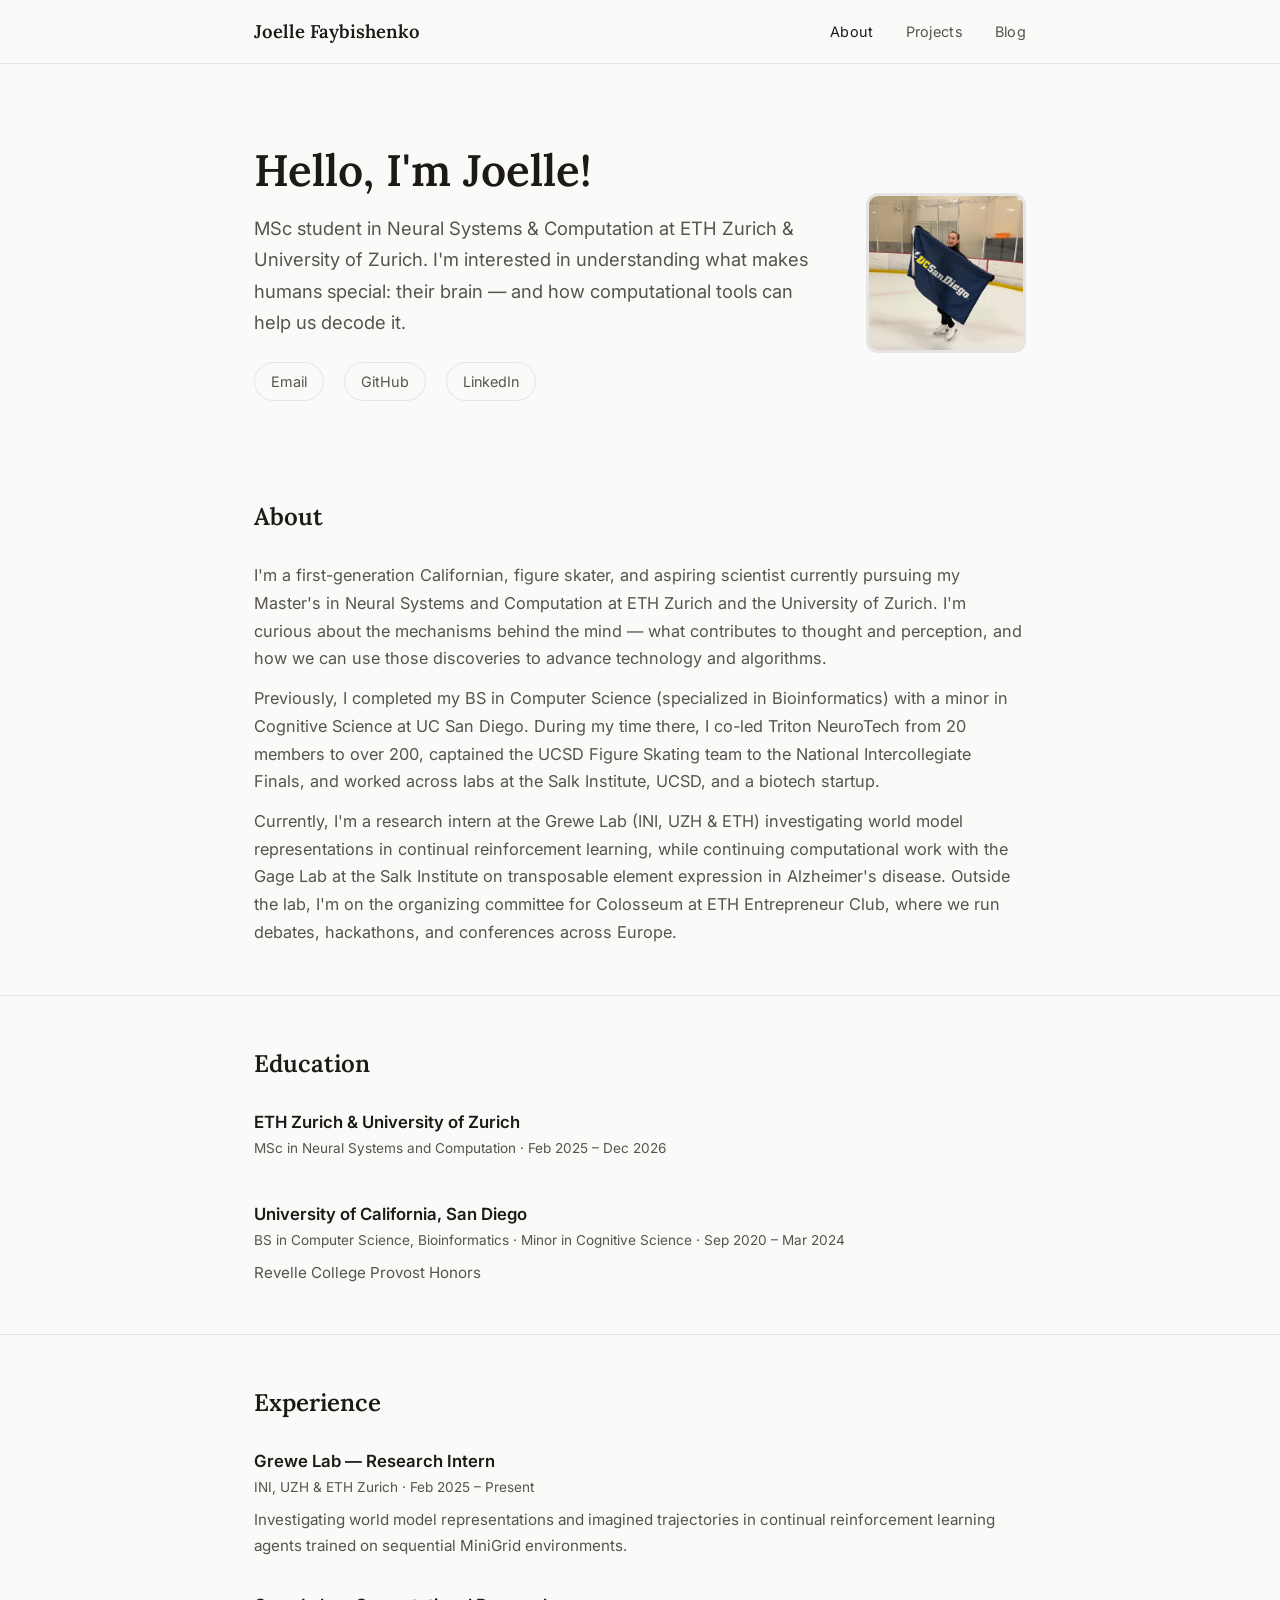
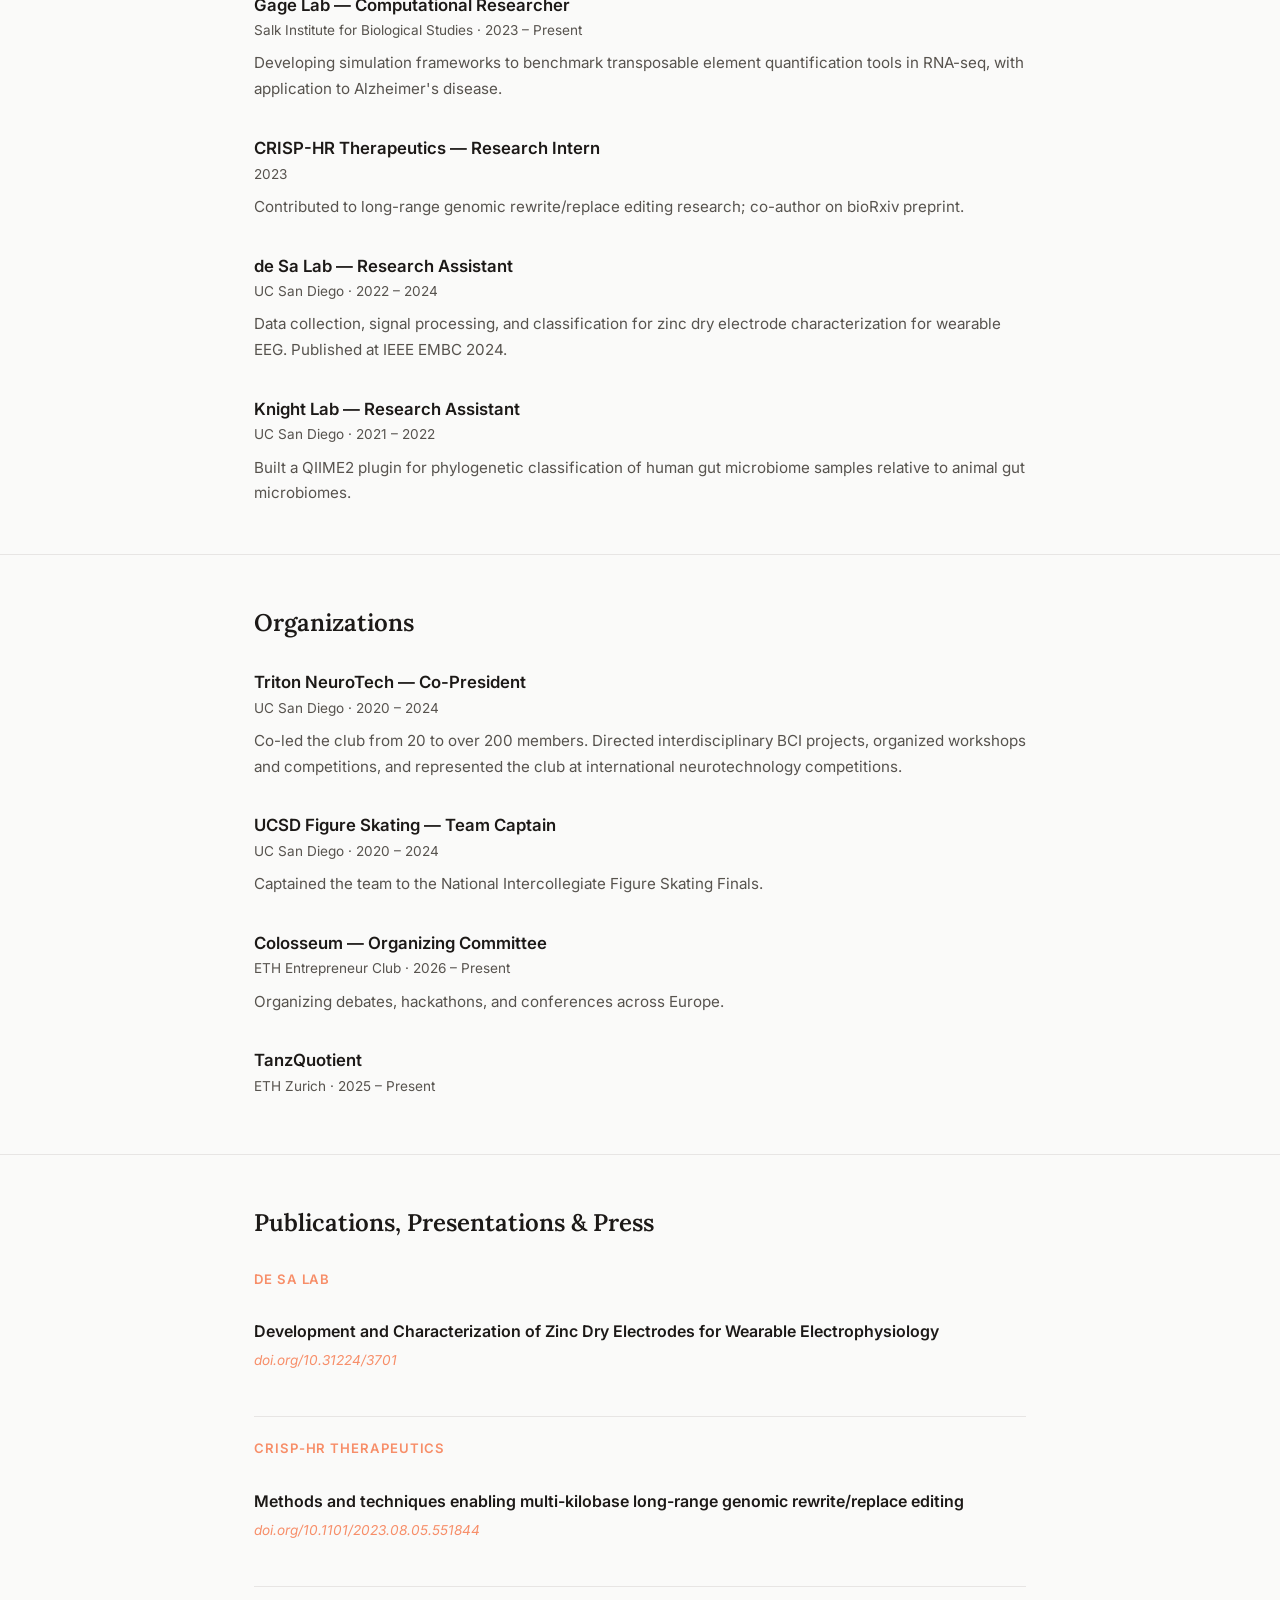
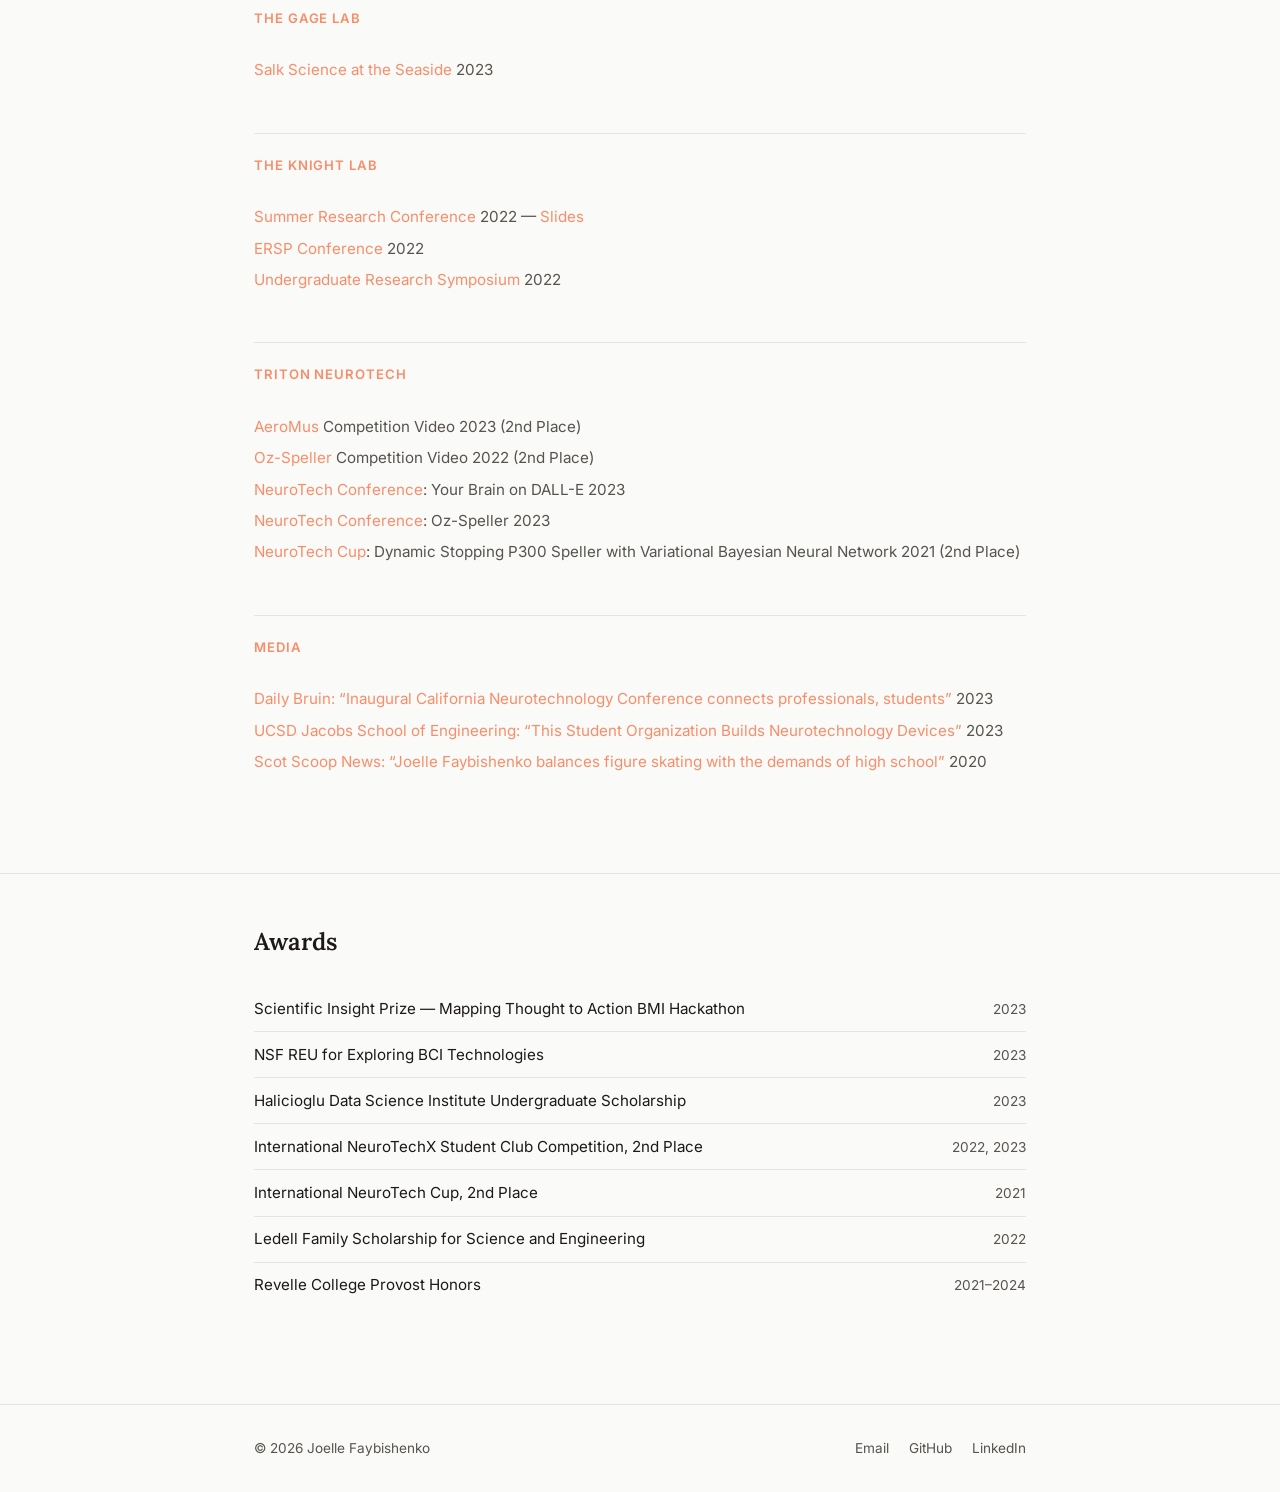
==== commit fd321b67: "Remove "A life so far" horizontal timeline section Co-Authored-By: Claude Sonnet 4.6 <noreply@anthro" ====
--- a/index.html
+++ b/index.html
@@ -49,267 +49,6 @@
     </div>
   </header>
 
-  <!-- Timeline — Dock Magnifier -->
-  <section class="ztl-section">
-  <style>
-    .ztl-section { padding: 3rem 0 2rem; border-top: 1px solid var(--color-border); }
-
-    .ztl-outer {
-      overflow-x: auto;
-      overflow-y: hidden;
-      scrollbar-width: thin;
-      scrollbar-color: var(--color-accent-light) transparent;
-      cursor: grab;
-      padding: 0 1.5rem;
-    }
-    .ztl-outer:active { cursor: grabbing; }
-    .ztl-outer::-webkit-scrollbar { height: 3px; }
-    .ztl-outer::-webkit-scrollbar-thumb { background: var(--color-accent-light); border-radius: 2px; }
-    .ztl-outer::-webkit-scrollbar-track { background: transparent; }
-
-    .ztl-track {
-      display: inline-flex;
-      align-items: flex-start;
-      position: relative;
-      padding: 210px 2rem 0; /* top padding = popup space */
-      height: 310px;
-    }
-
-    /* Static line — never moves */
-    .ztl-track::before {
-      content: '';
-      position: absolute;
-      top: calc(210px + 8px); /* padding-top + half dot */
-      left: 0; right: 0;
-      height: 1.5px;
-      background: linear-gradient(to right, transparent, var(--color-border) 2rem, var(--color-border) calc(100% - 2rem), transparent);
-      pointer-events: none;
-    }
-
-    /* Each year occupies a fixed-width slot — line never changes */
-    .ztl-year {
-      position: relative;
-      display: flex;
-      flex-direction: column;
-      align-items: center;
-      width: 110px;
-      flex-shrink: 0;
-    }
-
-    /* Dot — scales up via JS transform */
-    .ztl-dot-wrap {
-      transition: transform 0.12s ease;
-      transform-origin: center bottom;
-      position: relative;
-      z-index: 3;
-    }
-    .ztl-dot {
-      width: 14px;
-      height: 14px;
-      border-radius: 50%;
-      background: var(--color-bg);
-      border: 2px solid var(--color-border);
-      transition: background 0.15s ease, border-color 0.15s ease, box-shadow 0.15s ease;
-    }
-    .ztl-year.is-active .ztl-dot {
-      background: var(--color-accent);
-      border-color: var(--color-accent);
-      box-shadow: 0 0 0 5px var(--color-accent-light);
-    }
-    .ztl-year.is-near .ztl-dot {
-      border-color: var(--color-accent);
-    }
-
-    .ztl-label {
-      margin-top: 8px;
-      font-size: 0.7rem;
-      color: var(--color-text-secondary);
-      white-space: nowrap;
-      letter-spacing: 0.04em;
-      transition: color 0.15s ease, font-weight 0.15s ease;
-    }
-    .ztl-year.is-active .ztl-label { color: var(--color-accent); font-weight: 600; }
-    .ztl-year.is-near .ztl-label { color: var(--color-text); }
-
-    /* Popup card — appears above dot, within the top padding space */
-    .ztl-popup {
-      position: absolute;
-      bottom: calc(100% - 210px + 14px + 12px); /* above the dot with gap */
-      left: 50%;
-      transform: translateX(-50%);
-      background: var(--color-card-bg);
-      border: 1px solid var(--color-border);
-      border-radius: 10px;
-      padding: 0.75rem 0.85rem;
-      min-width: 150px;
-      max-width: 200px;
-      box-shadow: 0 4px 20px rgba(0,0,0,0.07);
-      opacity: 0;
-      pointer-events: none;
-      transition: opacity 0.18s ease;
-      z-index: 20;
-      white-space: nowrap;
-    }
-    .ztl-year.is-active .ztl-popup { opacity: 1; }
-
-    .ztl-popup-year {
-      font-family: var(--font-serif);
-      font-size: 0.8rem;
-      font-weight: 600;
-      color: var(--color-accent);
-      margin-bottom: 0.4rem;
-      padding-bottom: 0.4rem;
-      border-bottom: 1px solid var(--color-border);
-    }
-    .ztl-popup-item {
-      display: flex;
-      align-items: baseline;
-      gap: 0.4rem;
-      font-size: 0.75rem;
-      color: var(--color-text-secondary);
-      line-height: 1.5;
-    }
-    .ztl-popup-item + .ztl-popup-item { margin-top: 0.15rem; }
-
-    .ztl-hint {
-      max-width: var(--max-width);
-      margin: 0.6rem auto 0;
-      padding: 0 1.5rem;
-      font-size: 0.76rem;
-      color: var(--color-text-secondary);
-      opacity: 0.5;
-      font-style: italic;
-    }
-  </style>
-
-  <div style="max-width:var(--max-width);margin:0 auto;padding:0 1.5rem 1.25rem;">
-    <h2 class="section-title">A life so far</h2>
-  </div>
-
-  <div class="ztl-outer" id="ztlOuter">
-    <div class="ztl-track" id="ztlTrack">
-
-      <div class="ztl-year">
-        <div class="ztl-popup">
-          <div class="ztl-popup-year">Early</div>
-          <div class="ztl-popup-item"><span>⛸️</span> Laced up at age 3</div>
-        </div>
-        <div class="ztl-dot-wrap"><div class="ztl-dot"></div></div>
-        <div class="ztl-label">Early</div>
-      </div>
-
-      <div class="ztl-year">
-        <div class="ztl-popup">
-          <div class="ztl-popup-year">2020</div>
-          <div class="ztl-popup-item"><span>🏫</span> Graduated high school</div>
-          <div class="ztl-popup-item"><span>🌊</span> Arrived at UCSD</div>
-          <div class="ztl-popup-item"><span>🧠</span> Joined Triton NeuroTech</div>
-        </div>
-        <div class="ztl-dot-wrap"><div class="ztl-dot"></div></div>
-        <div class="ztl-label">2020</div>
-      </div>
-
-      <div class="ztl-year">
-        <div class="ztl-popup">
-          <div class="ztl-popup-year">2021</div>
-          <div class="ztl-popup-item"><span>🏆</span> NeuroTech Cup: 2nd place</div>
-          <div class="ztl-popup-item"><span>🦠</span> Knight Lab research</div>
-        </div>
-        <div class="ztl-dot-wrap"><div class="ztl-dot"></div></div>
-        <div class="ztl-label">2021</div>
-      </div>
-
-      <div class="ztl-year">
-        <div class="ztl-popup">
-          <div class="ztl-popup-year">2022</div>
-          <div class="ztl-popup-item"><span>📚</span> Taught my first class</div>
-          <div class="ztl-popup-item"><span>⛸️</span> Captain → Collegiate Nationals</div>
-        </div>
-        <div class="ztl-dot-wrap"><div class="ztl-dot"></div></div>
-        <div class="ztl-label">2022</div>
-      </div>
-
-      <div class="ztl-year">
-        <div class="ztl-popup">
-          <div class="ztl-popup-year">2023</div>
-          <div class="ztl-popup-item"><span>🔬</span> NSF REU in BCI</div>
-          <div class="ztl-popup-item"><span>🎤</span> California NeuroTech Conf</div>
-          <div class="ztl-popup-item"><span>🧬</span> Biotech startup summer</div>
-        </div>
-        <div class="ztl-dot-wrap"><div class="ztl-dot"></div></div>
-        <div class="ztl-label">2023</div>
-      </div>
-
-      <div class="ztl-year">
-        <div class="ztl-popup">
-          <div class="ztl-popup-year">2024</div>
-          <div class="ztl-popup-item"><span>🎓</span> Graduated UCSD</div>
-        </div>
-        <div class="ztl-dot-wrap"><div class="ztl-dot"></div></div>
-        <div class="ztl-label">2024</div>
-      </div>
-
-      <div class="ztl-year">
-        <div class="ztl-popup">
-          <div class="ztl-popup-year">2025</div>
-          <div class="ztl-popup-item"><span>✈️</span> Moved to Zurich</div>
-          <div class="ztl-popup-item"><span>🤖</span> Grewe Lab — world models</div>
-        </div>
-        <div class="ztl-dot-wrap"><div class="ztl-dot"></div></div>
-        <div class="ztl-label">2025</div>
-      </div>
-
-    </div>
-  </div>
-  <p class="ztl-hint">hover to zoom &middot; drag to scroll</p>
-
-  <script>
-  (function() {
-    const outer = document.getElementById('ztlOuter');
-    const track = document.getElementById('ztlTrack');
-    const years = Array.from(track.querySelectorAll('.ztl-year'));
-    const RADIUS = 180; // px influence radius
-    const MAX_SCALE = 2.2;
-
-    // Drag to scroll
-    let dragging = false, startX, startScroll;
-    outer.addEventListener('mousedown', e => {
-      dragging = true;
-      outer.style.cursor = 'grabbing';
-      startX = e.pageX;
-      startScroll = outer.scrollLeft;
-    });
-    window.addEventListener('mouseup', () => { dragging = false; outer.style.cursor = 'grab'; });
-    outer.addEventListener('mousemove', e => {
-      if (dragging) { e.preventDefault(); outer.scrollLeft = startScroll - (e.pageX - startX) * 1.5; return; }
-      magnify(e);
-    });
-    track.addEventListener('mouseleave', reset);
-
-    function magnify(e) {
-      const trackRect = track.getBoundingClientRect();
-      const mouseX = e.clientX - trackRect.left + outer.scrollLeft;
-      years.forEach(yr => {
-        const cx = yr.offsetLeft + yr.offsetWidth / 2;
-        const dist = Math.abs(mouseX - cx);
-        const t = Math.max(0, 1 - (dist * dist) / (RADIUS * RADIUS));
-        const scale = 1 + (MAX_SCALE - 1) * t;
-        yr.querySelector('.ztl-dot-wrap').style.transform = `scale(${scale})`;
-        if (t > 0.65) { yr.classList.add('is-active'); yr.classList.remove('is-near'); }
-        else if (t > 0.15) { yr.classList.add('is-near'); yr.classList.remove('is-active'); }
-        else { yr.classList.remove('is-active', 'is-near'); }
-      });
-    }
-
-    function reset() {
-      years.forEach(yr => {
-        yr.querySelector('.ztl-dot-wrap').style.transform = 'scale(1)';
-        yr.classList.remove('is-active', 'is-near');
-      });
-    }
-  })();
-  </script>
-  </section>
 
   <!-- About -->
   <section>
--- a/style.css
+++ b/style.css
@@ -294,27 +294,13 @@
   border-radius: 100px;
 }
 
-/* ===== Timeline (Experience) ===== */
+/* ===== Entries (Education, Experience, Organizations) ===== */
 .timeline-item {
-  position: relative;
-  padding-left: 1.5rem;
   padding-bottom: 2rem;
-  border-left: 2px solid var(--color-border);
 }
 
 .timeline-item:last-child {
   padding-bottom: 0;
-}
-
-.timeline-item::before {
-  content: '';
-  position: absolute;
-  left: -5px;
-  top: 6px;
-  width: 8px;
-  height: 8px;
-  border-radius: 50%;
-  background: var(--color-accent);
 }
 
 .timeline-item h3 {
